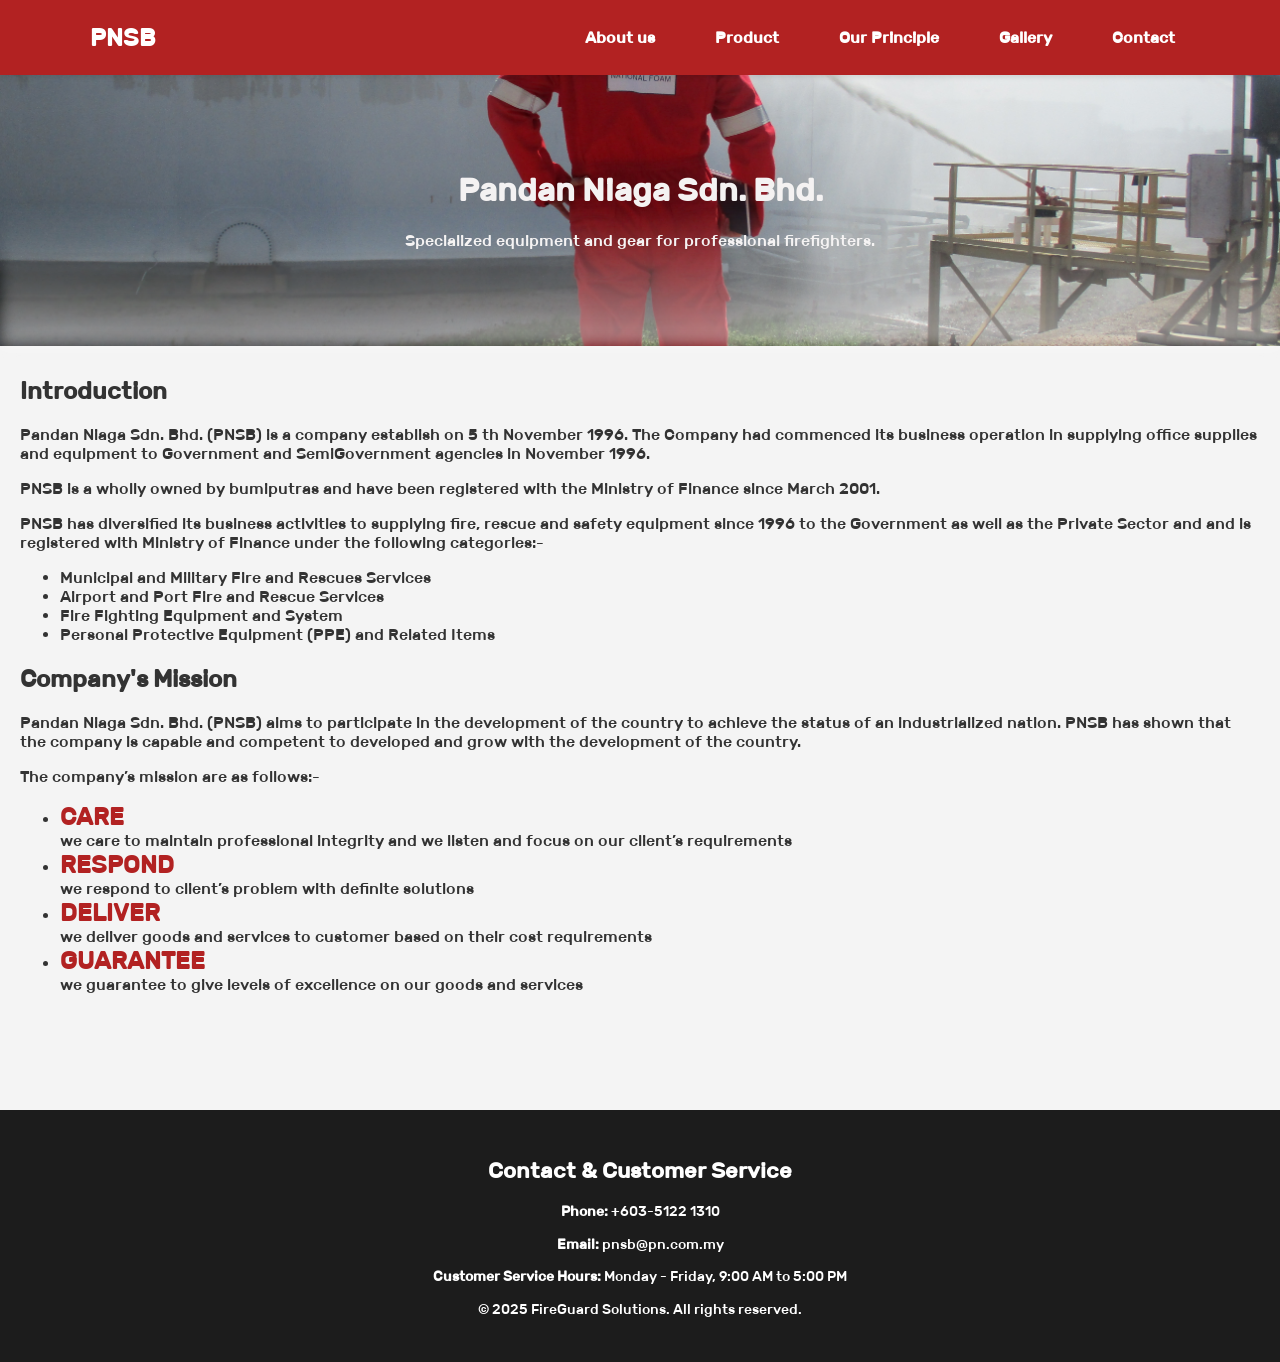
==== index.html @ cb6fdfa4 "fixing the website" ====
<!DOCTYPE html>
<html lang="en">
<head>
  <meta charset="UTF-8">
  <meta name="viewport" content="width=device-width, initial-scale=1.0">
  <title>Pandan Niaga Sdn Bhd</title>
  <!-- External CSS -->
  <link rel="stylesheet" href="style.css">
  <script>
  function revealOnScroll() {
    const reveals = document.querySelectorAll('.reveal');
    reveals.forEach(el => {
      const windowHeight = window.innerHeight;
      const elementTop = el.getBoundingClientRect().top;
      const revealPoint = 100;

      if (elementTop < windowHeight - revealPoint) {
        el.classList.add('active');
      } else {
        el.classList.remove('active');
      }
    });
  }

  window.addEventListener('scroll', revealOnScroll);
  window.addEventListener('load', revealOnScroll); // Trigger on page load too
</script>

</head>
<body>
<nav>
  <div class="nav-container">
    <h2 class="nav-logo">PNSB</h2>
    <div class="nav-toggle" id="navToggle">☰</div>
    <div class="nav-links" id="navLinks">
      <a href="index.html">About us</a>
      <a href="product.html">Product</a>
      <a href="sponsorship.html">Our Principle</a>
      <a href="gallery.html">Gallery</a>
      <a href="contact.html">Contact</a>
    </div>
  </div>
</nav>

  <header class="bg">
    <h1>Pandan Niaga Sdn. Bhd.</h1>
    <p>Specialized equipment and gear for professional firefighters.</p>
  </header>

  <section id="history">
    <h2 class="reveal">Introduction</h2>
    <p>Pandan Niaga Sdn. Bhd. (PNSB) is a company establish on 5
th November 1996. The Company had commenced its business
operation in supplying office supplies and equipment to Government and SemiGovernment agencies in November 1996.
</p>
<p>PNSB is a wholly owned by bumiputras and have been registered with the Ministry
of Finance since March 2001.</p>
<p>PNSB has diversified its business activities to supplying fire, rescue and safety
equipment since 1996 to the Government as well as the Private Sector and and is
registered with Ministry of Finance under the following categories:-</p>
<ul>
  <li>Municipal and Military Fire and Rescues Services</li>
  <li>Airport and Port Fire and Rescue Services</li>
  <li>Fire Fighting Equipment and System</li>
  <li>Personal Protective Equipment (PPE) and Related Items</li>
</ul>

<h2 class="reveal">Company's Mission</h2>
<p>Pandan Niaga Sdn. Bhd. (PNSB) aims to participate in the development of the
country to achieve the status of an industrialized nation. PNSB has shown that the
company is capable and competent to developed and grow with the development
of the country.
</p>
<p>The company’s mission are as follows:-</p>
  <ul>
    <li>
      <span class="title">CARE</span><br>
      <span>we care to maintain professional integrity and we listen and focus on our client’s requirements</span>
    </li>
    <li>
      <span class="title">RESPOND</span><br>
      <span>we respond to client’s problem with definite solutions</span>
    </li>
    <li>
      <span class="title">DELIVER</span><br>
      <span>we deliver goods and services to customer based on their cost requirements</span>
    </li>
    <li>
      <span class="title">GUARANTEE</span><br>
      <span>we guarantee to give levels of excellence on our goods and services</span>
    </li>
  </ul>

  </section>

  <footer>
    <h2>Contact & Customer Service</h2>
    <p><strong>Phone:</strong> +603-5122 1310</p>
    <p><strong>Email:</strong> pnsb@pn.com.my</p>
    <p><strong>Customer Service Hours:</strong> Monday - Friday, 9:00 AM to 5:00 PM</p>
    <p>&copy; 2025 FireGuard Solutions. All rights reserved.</p>
  </footer>

    <script src="javascript/script.js"></script>
</body>
</html>
---- style.css ----
@font-face {
  font-family: 'Rubik';
  src: url('rubik/Rubik-Medium.ttf') format('truetype');
  width: 100px;
  height: 100px;
  font-weight: normal;
  font-style: normal;
}

/* General layout */
body {
  font-family: 'Rubik', sans-serif;
  margin: 0;
  padding: 0;
  background-color: #f4f4f4;
  scroll-behavior: smooth;
  color: #333;
}

/* Container for nav content */
nav{
  position: fixed;
  top: 0;
  width: 100%;
  height: 5%;
  background-color: #b22222;
  color: white;
  display: flex;
  justify-content: center;
  gap: 40px;
  padding: 15px 0;
  box-shadow: 0 2px 5px rgba(0, 0, 0, 0.1);
  z-index: 1000;
}

.nav-container {
  display: flex;
  justify-content: space-between;
  align-items: center;
  width: 100%;
  max-width: 1100px;
  margin: 0 auto;
  padding: 0 15px;
  position: relative;
}

/* Hide toggle by default */
.nav-toggle {
  display: none;
  font-size: 24px;
  cursor: pointer;
  user-select: none;
  padding: 5px 10px;
  border-radius: 4px;
}

/* Nav links in a row by default */
.nav-links {
  display: flex;
  gap: 30px;
}

nav a{
  color: white;
  text-decoration: none;
  font-weight: 600;
  font-size: 16px;
  padding: 10px 15px;
  transition: background-color 0.3s ease, color 0.3s ease;  
}

nav a:hover {
  background-color: #800000;
  border-radius: 6px;
  color: #fff;
}

.nav-links:hover{
  background-color: #800000;
  border-radius: 6px;
  color: #fff;
}

/* Section spacing */
section {
  padding: 10px 20px 60px;
}

/* Hero Header */
header.bg {
  background: url("PICTURE/WEBSITE/Pandan Picture/pnsb4.JPG") center/cover no-repeat;
  color: #f4f2f2;
  position: relative;
  text-align: center;
  padding: 200px 20px 100px;
}

header.bg::after {
  content: "";
  position: absolute;
  top: 0; left: 0; right: 0; bottom: 0;
  background: linear-gradient(to bottom, rgba(255,255,255,0) 60%, rgba(255,255,255,0.5) 100%);
  filter: blur(8px);
  z-index: 0;
}

header.hero h1,
header.hero p {
  position: relative;
  z-index: 1;
}

.reveal {
  opacity: 0;
  transform: translateY(30px);
  transition: all 0.6s ease-out;
  will-change: opacity, transform;
}

.reveal.active {
  opacity: 1;
  transform: translateY(0);
}


.title {
  color: #b22222;
  font-weight: bold;
  font-size: 1.5em;
  text-transform: uppercase;
}

/* Highlight Panels */
.highlight {
  background-color: #ffffff;
  border-left: 5px solid #b22222;
  padding: 15px 20px;
  margin: 20px 0;
  box-shadow: 0 2px 8px rgba(0,0,0,0.05);
  border-radius: 6px;
}

/* Footer */
footer {
  background-color: #1c1c1c;
  color: white;
  text-align: center;
  padding: 50px 20px;
  font-size: 0.95em;
  margin-top: 40px;
}

/* Contact Form */
form input,
form textarea,
form button {
  width: 100%;
  max-width: 600px;
  padding: 12px;
  margin-bottom: 15px;
  box-sizing: border-box;
  border-radius: 6px;
  border: 1px solid #ccc;
}

form button {
  background-color: #b22222;
  color: white;
  border: none;
  font-weight: bold;
  transition: background-color 0.3s ease;
}

form button:hover {
  background-color: #800000;
}

/* Gallery Grid */
.gallery {
  display: grid;
  grid-template-columns: repeat(auto-fill, minmax(250px, 1fr));
  gap: 15px;
}

.gallery img {
  width: 100%;
  aspect-ratio: 4 / 3;
  object-fit: cover;
  border-radius: 10px;
  cursor: pointer;
  transition: transform 0.3s ease;
}

.gallery img:hover {
  transform: scale(1.05);
}

/* Modal Styles */
.modal {
  display: none;
  position: fixed;
  z-index: 1000;
  top: 0;
  left: 0;
  width: 100%;
  height: 100%;
  background-color: rgba(0,0,0,0.8);
  justify-content: center;
  align-items: center;
}

.modal img {
  max-width: 80%;
  max-height: 80%;
  border-radius: 10px;
  box-shadow: 0 0 30px rgba(0, 0, 0, 0.8);
}

.close {
  position: absolute;
  top: 30px;
  right: 30px;
  color: white;
  font-size: 36px;
  font-weight: bold;
  cursor: pointer;
}

/* Product Grid */
.product-grid {
  display: grid;
  grid-template-columns: repeat(auto-fit, minmax(250px, 1fr));
  gap: 20px;
  justify-items: center;         /* centers each item in its grid cell */
  align-items: start;
  justify-content: center;       /* centers the entire grid */
  padding: 40px 20px;
  max-width: 1200px;
  margin: 0 auto;
}


.product-card {
  background-color: #ffffff;
  border-radius: 16px;
  width: 180px;
  height: 200px;
  padding: 20px;
  box-shadow: 0 2px 8px rgba(0,0,0,0.1);
  text-align: center;
  transition: transform 0.3s ease;
}

.product-card:hover {
  transform: translateY(-5px);
}

.product-card img {
  max-width: 100%;
  max-height: 150px;
  object-fit: contain;
  margin-bottom: 10px;
}


/* Product Details */
.details {
  display: flex;
  gap: 20px;
  flex-wrap: wrap;
  align-items: flex-start;
  margin-top: 20px;
}

.details img {
  width: 350px;               /* same width for all */
  height: 350px;              /* same height for all */
  object-fit: contain;        /* show full image, no cropping */
  background-color: #fff;     /* fill blank areas */
  border: 1px solid #ddd;
  border-radius: 10px;
  padding: 10px;
  display: block;
}



.details .info {
  flex: 1 1 100px;
}

.specs {
  margin: 20px 0;
  padding-left: 20px;
  list-style-type: disc;
}

@media (max-width: 680px) {
  .details {
    flex-direction: column;
    gap: 25px;
  }
}

/* Product Note Bar */
.product-note {
  background: #fff;
  border-top: 4px solid #b22222;
  padding: 25px;
  text-align: center;
  font-size: 1.1rem;
  margin-top: 50px;
}

/* Principle Cards */
.principle-grid {
  display: grid;
  grid-template-columns: repeat(auto-fill, minmax(220px, 1fr));
  gap: 20px;
}

.principle-card {
  background: white;
  border-radius: 8px;
  box-shadow: 0 2px 6px rgba(0,0,0,0.1);
  text-align: center;
  padding: 15px;
  transition: transform 0.2s;
}

.principle-card:hover {
  transform: translateY(-4px);
}

.principle-card img {
  width: 100px;
  height: 100px;
  object-fit: cover;
  border-radius: 6px;
  margin-bottom: 10px;
}

/* === YOUR EXISTING CSS — no changes needed above this point === */

/* === RESPONSIVE DESIGN FOR TABLETS & PHONES === */
@media (max-width: 1024px) {
.nav-toggle {
    position: absolute;
    right: 50px;
    top: 50%;
    transform: translateY(-50%);
    display: block;
  }

  .nav-links {
    display: none;
    flex-direction: column;
    background-color: #b22222;
    position: absolute;
    top: 60px; /* height of the nav */
    left: 0;
    width: 100%;
    padding: 15px 0;
    text-align: center;
    z-index: 999;
  }

  .nav-links.show {
    display: flex;
  }

  nav {
    flex-direction: column;
    align-items: flex-start;
    gap: 0;
  }

  nav a {
    padding: 12px;
    font-size: 16px;
  }
}

  header.bg {
    padding: 150px 15px 80px;
  }

  .product-grid {
    display: grid; /* Fixes display issue */
    grid-template-columns: repeat(auto-fit, minmax(180px, 1fr));
    gap: 15px;
  }

  .details {
    flex-direction: column;
    align-items: center;
    gap: 20px;
  }

  .details img {
    width: 100%;
    max-width: 280px;
    height: auto;
  }

  .details .info {
    flex: 1 1 auto;
    padding: 0 10px;
  }

  .gallery {
    grid-template-columns: repeat(auto-fill, minmax(180px, 1fr));
    gap: 10px;
  }

  .gallery img {
    border-radius: 6px;
  }

  .principle-grid {
    grid-template-columns: repeat(auto-fill, minmax(150px, 1fr));
    gap: 15px;
  }

  .principle-card img {
  width: 100%;
  height: auto;
  aspect-ratio: 1 / 1; /* Keep images square */
  object-fit: contain;
  border-radius: 6px;
  margin-bottom: 10px;
  display: block;
  }

  footer {
    font-size: 0.9em;
    padding: 30px 15px;
  }

  form input,
  form textarea,
  form button {
    max-width: 100%;
    font-size: 1em;
  }

  .product-note {
    font-size: 1rem;
    padding: 15px;
  }


@media (max-width: 480px) {
  nav {
    flex-direction: column;
    align-items: center;
    gap: 8px;
  }

  nav a {
    font-size: 13px;
  }

  header.bg {
    padding: 100px 10px 60px;
    text-align: center;
  }

  .highlight {
    padding: 10px;
  }

  .title {
    font-size: 1.2em;
  }

  .modal-content {
    max-width: 90%;
    max-height: 70%;
  }

  .close {
    top: 15px;
    right: 20px;
    font-size: 30px;
  }
}
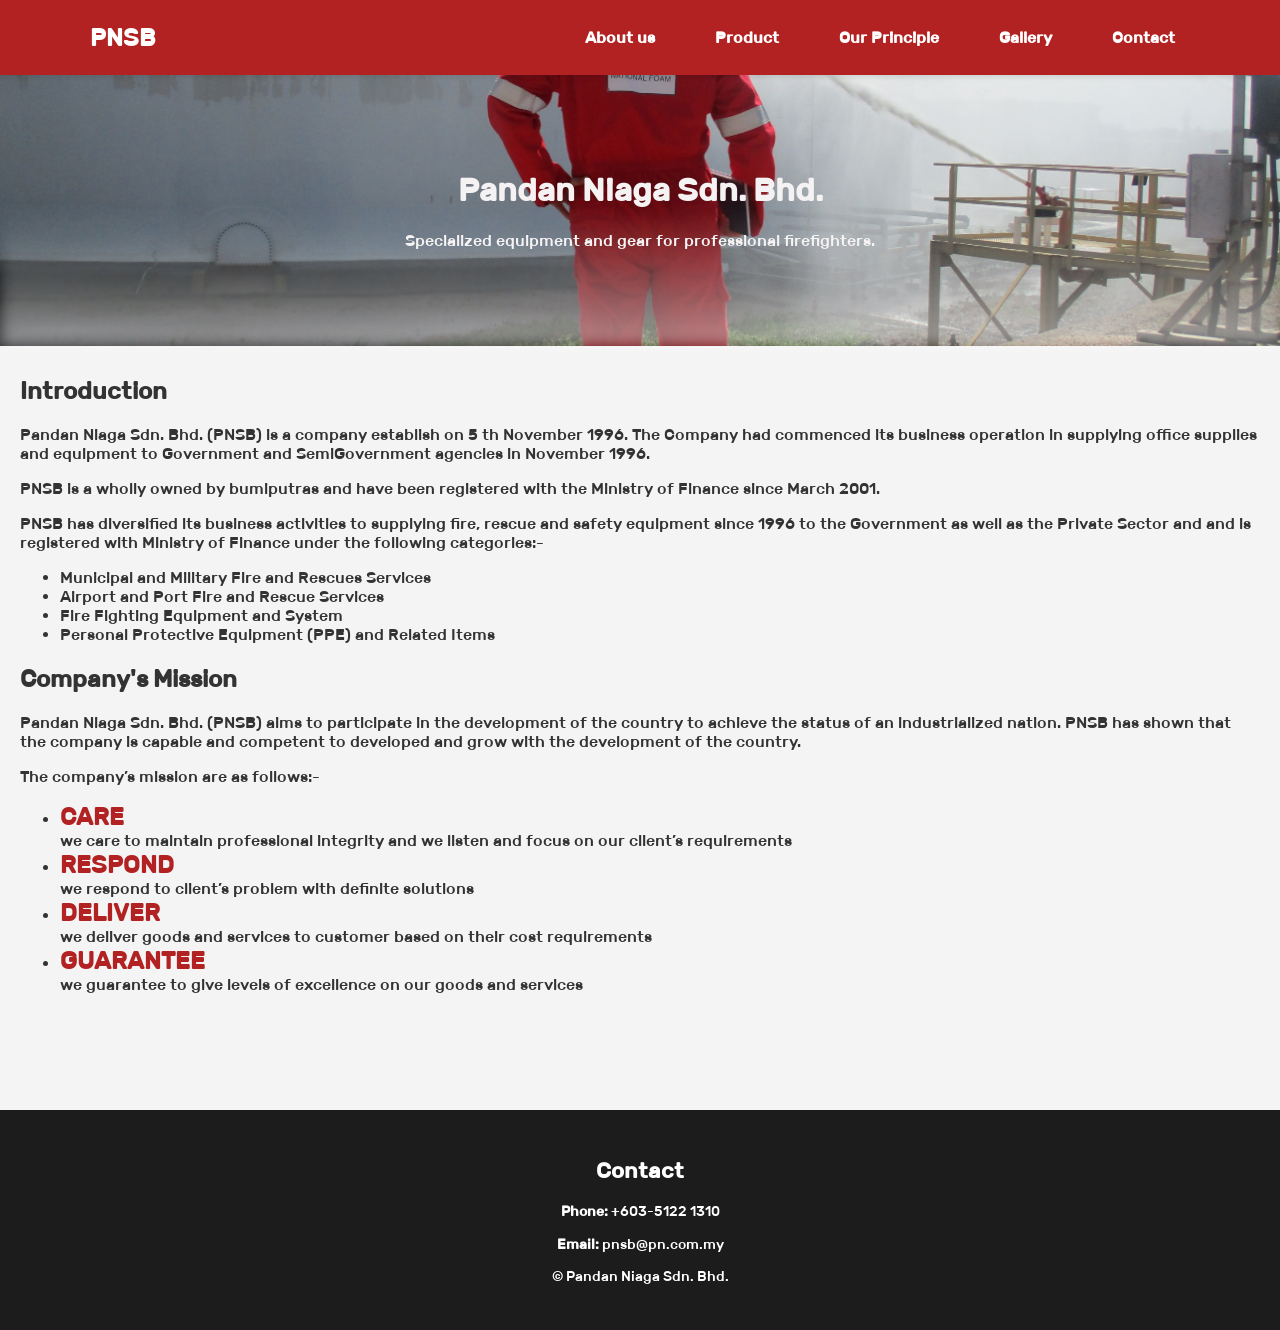
==== commit 813593f5: "update products" ====
--- a/index.html
+++ b/index.html
@@ -94,11 +94,10 @@
   </section>
 
   <footer>
-    <h2>Contact & Customer Service</h2>
+    <h2>Contact</h2>
     <p><strong>Phone:</strong> +603-5122 1310</p>
     <p><strong>Email:</strong> pnsb@pn.com.my</p>
-    <p><strong>Customer Service Hours:</strong> Monday - Friday, 9:00 AM to 5:00 PM</p>
-    <p>&copy; 2025 FireGuard Solutions. All rights reserved.</p>
+    <p>&copy; Pandan Niaga Sdn. Bhd.</p>
   </footer>
 
     <script src="javascript/script.js"></script>
--- a/style.css
+++ b/style.css
@@ -228,7 +228,7 @@
 
 /* Product Grid */
 .product-grid {
-  display: grid;
+  display:grid;
   grid-template-columns: repeat(auto-fit, minmax(250px, 1fr));
   gap: 20px;
   justify-items: center;         /* centers each item in its grid cell */
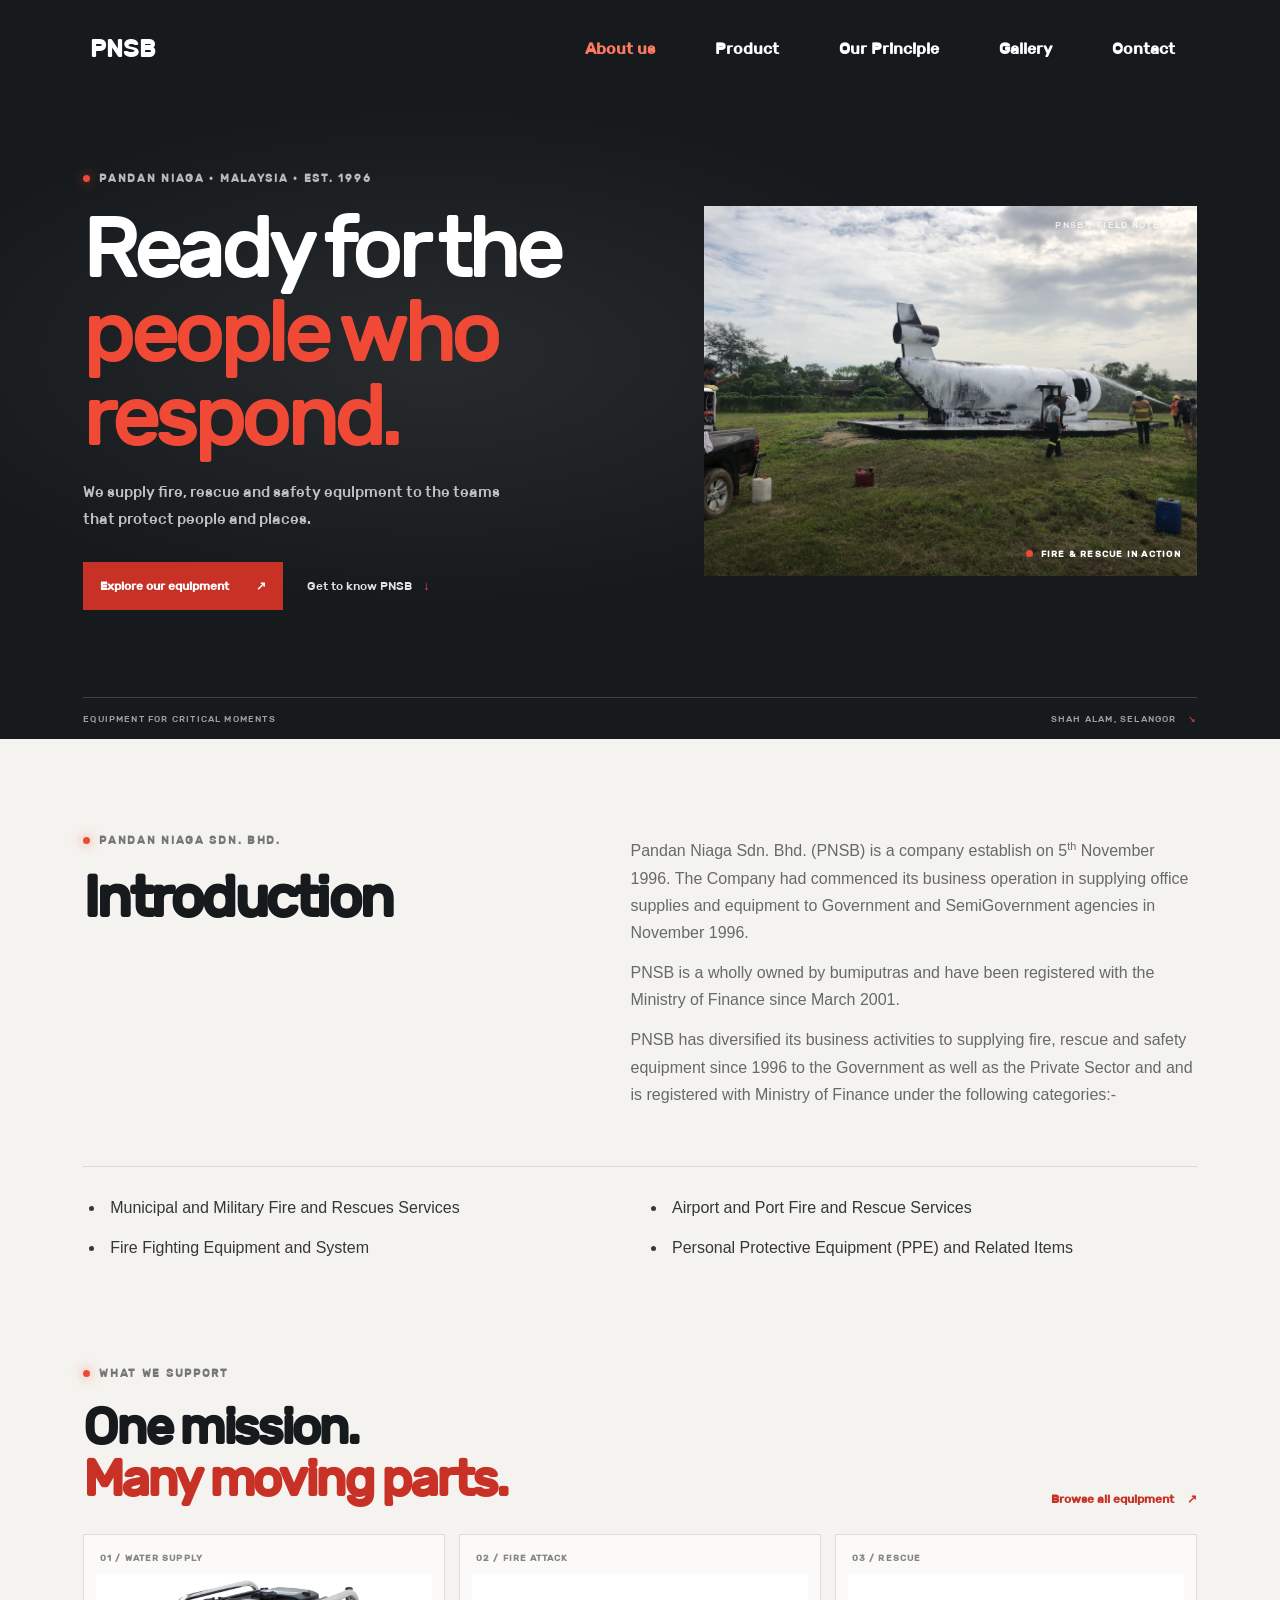
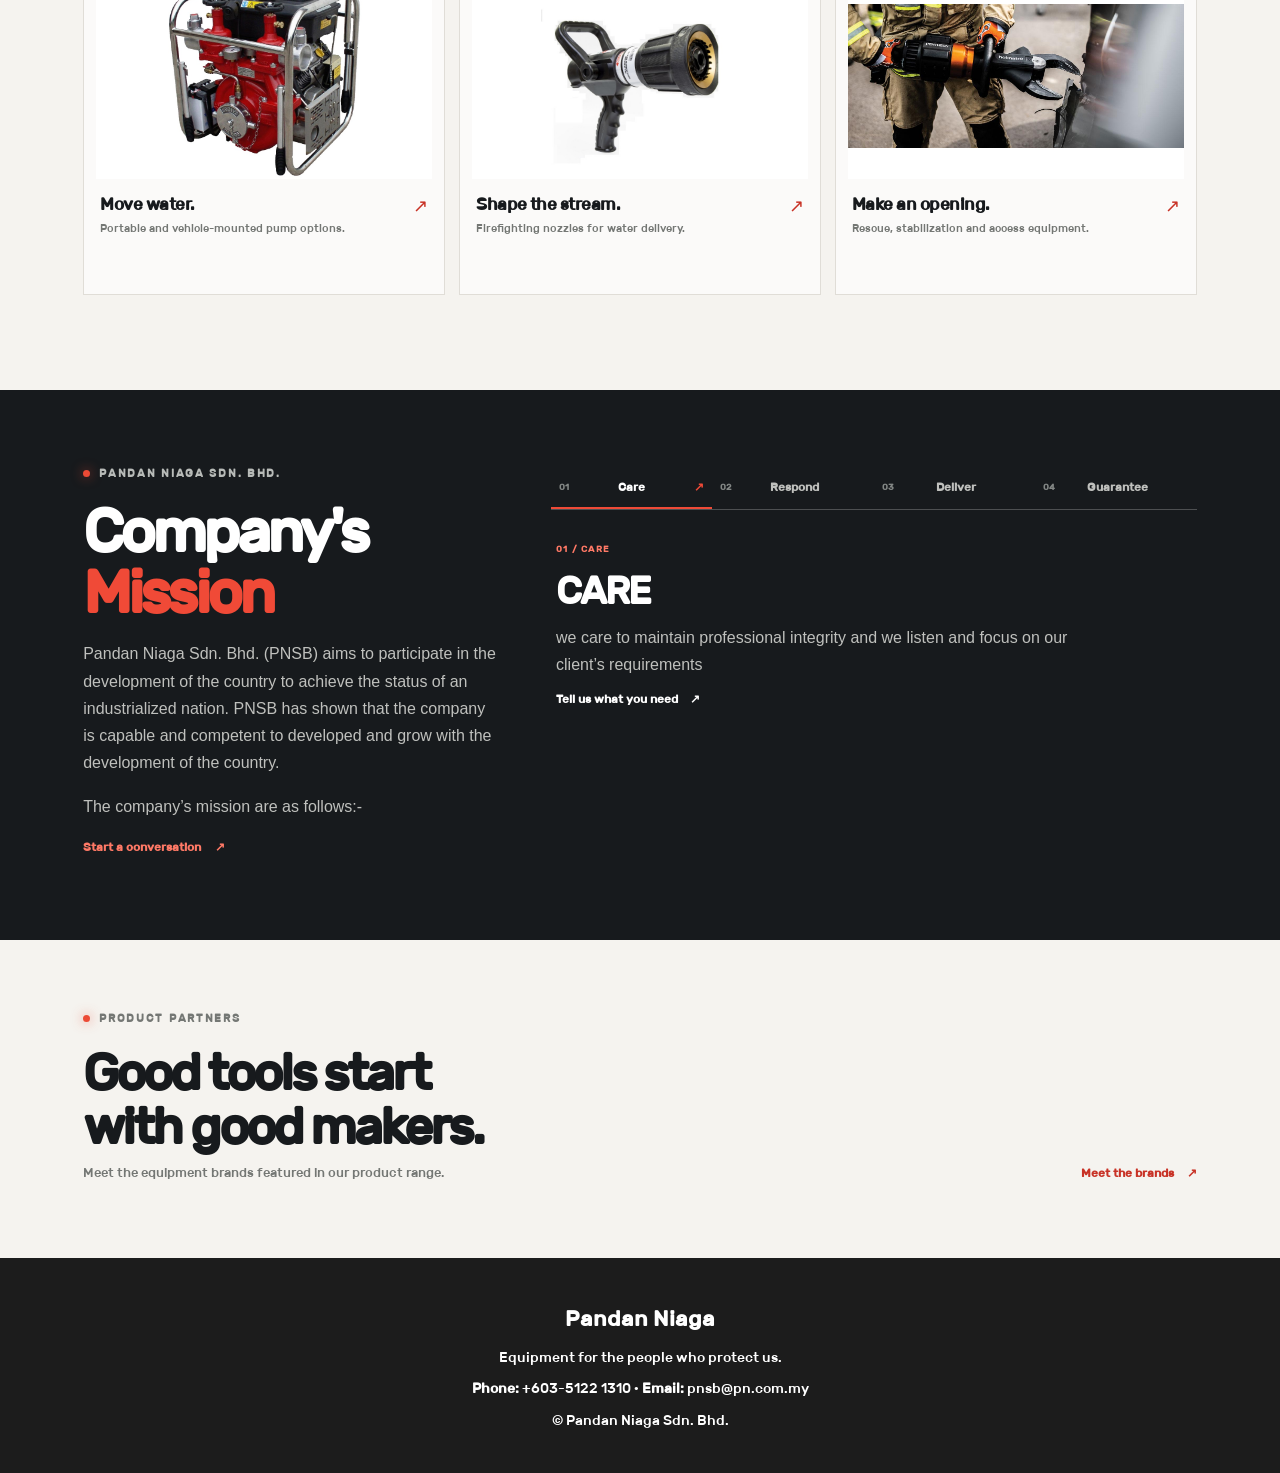
==== commit ad23f5ff: "Improvise the website" ====
--- a/index.html
+++ b/index.html
@@ -3,103 +3,122 @@
 <head>
   <meta charset="UTF-8">
   <meta name="viewport" content="width=device-width, initial-scale=1.0">
-  <title>Pandan Niaga Sdn Bhd</title>
-  <!-- External CSS -->
+  <meta name="theme-color" content="#171a1d">
+  <title>About Pandan Niaga | Fire &amp; Rescue Equipment Malaysia</title>
   <link rel="stylesheet" href="style.css">
-  <script>
-  function revealOnScroll() {
-    const reveals = document.querySelectorAll('.reveal');
-    reveals.forEach(el => {
-      const windowHeight = window.innerHeight;
-      const elementTop = el.getBoundingClientRect().top;
-      const revealPoint = 100;
+</head>
+<body class="story-page">
+  <nav>
+    <div class="nav-container">
+      <h2 class="nav-logo">PNSB</h2>
+      <div class="nav-toggle" id="navToggle" aria-label="Toggle navigation" aria-expanded="false" role="button" tabindex="0">☰</div>
+      <div class="nav-links" id="navLinks">
+        <a href="index.html" aria-current="page">About us</a>
+        <a href="product.html">Product</a>
+        <a href="sponsorship.html">Our Principle</a>
+        <a href="gallery.html">Gallery</a>
+        <a href="contact.html">Contact</a>
+      </div>
+    </div>
+  </nav>
 
-      if (elementTop < windowHeight - revealPoint) {
-        el.classList.add('active');
-      } else {
-        el.classList.remove('active');
-      }
-    });
-  }
+  <main>
+    <header class="story-hero">
+      <div class="story-hero-copy">
+        <p class="story-eyebrow"><span></span> Pandan Niaga · Malaysia · Est. 1996</p>
+        <h1>Ready for the<br><em>people who respond.</em></h1>
+        <p>We supply fire, rescue and safety equipment to the teams that protect people and places.</p>
+        <div class="story-hero-actions">
+          <a class="story-button" href="product.html">Explore our equipment <span aria-hidden="true">↗</span></a>
+          <a class="story-scroll-link" href="#our-story">Get to know PNSB <span aria-hidden="true">↓</span></a>
+        </div>
+      </div>
+      <div class="story-hero-visual">
+        <img src="PICTURE/WEBSITE/Pandan Picture/IMG_7615.JPG" alt="Fire and rescue crew carrying out a foam equipment demonstration">
+        <div class="story-photo-tag"><span></span> FIRE &amp; RESCUE IN ACTION</div>
+        <span class="story-photo-index">PNSB / FIELD NOTES 01</span>
+      </div>
+      <div class="story-hero-base"><span>EQUIPMENT FOR CRITICAL MOMENTS</span><span>SHAH ALAM, SELANGOR <span aria-hidden="true">↘</span></span></div>
+    </header>
 
-  window.addEventListener('scroll', revealOnScroll);
-  window.addEventListener('load', revealOnScroll); // Trigger on page load too
-</script>
+    <section class="story-intro" id="our-story">
+      <div class="story-intro-heading">
+        <p class="story-eyebrow story-eyebrow--dark"><span></span> Pandan Niaga Sdn. Bhd.</p>
+        <h2>Introduction</h2>
+      </div>
+      <div class="story-intro-copy">
+        <p>Pandan Niaga Sdn. Bhd. (PNSB) is a company establish on 5<sup>th</sup> November 1996. The Company had commenced its business operation in supplying office supplies and equipment to Government and SemiGovernment agencies in November 1996.</p>
+        <p>PNSB is a wholly owned by bumiputras and have been registered with the Ministry of Finance since March 2001.</p>
+        <p>PNSB has diversified its business activities to supplying fire, rescue and safety equipment since 1996 to the Government as well as the Private Sector and and is registered with Ministry of Finance under the following categories:-</p>
+      </div>
+      <ul class="story-category-list">
+        <li>Municipal and Military Fire and Rescues Services</li>
+        <li>Airport and Port Fire and Rescue Services</li>
+        <li>Fire Fighting Equipment and System</li>
+        <li>Personal Protective Equipment (PPE) and Related Items</li>
+      </ul>
+    </section>
 
-</head>
-<body>
-<nav>
-  <div class="nav-container">
-    <h2 class="nav-logo">PNSB</h2>
-    <div class="nav-toggle" id="navToggle">☰</div>
-    <div class="nav-links" id="navLinks">
-      <a href="index.html">About us</a>
-      <a href="product.html">Product</a>
-      <a href="sponsorship.html">Our Principle</a>
-      <a href="gallery.html">Gallery</a>
-      <a href="contact.html">Contact</a>
-    </div>
-  </div>
-</nav>
+    <section class="story-capabilities">
+      <div class="story-capabilities-heading">
+        <div><p class="story-eyebrow story-eyebrow--dark"><span></span> What we support</p><h2>One mission.<br><em>Many moving parts.</em></h2></div>
+        <a class="story-inline-link" href="product.html">Browse all equipment <span aria-hidden="true">↗</span></a>
+      </div>
+      <div class="story-capability-grid">
+        <a href="fire_pump.html" class="story-capability-card">
+          <span>01 / WATER SUPPLY</span>
+          <img src="PICTURE/GODIVA/8-5/8-5.jpg" alt="Portable Godiva fire pump">
+          <div><h3>Move water.</h3><p>Portable and vehicle-mounted pump options.</p><span class="story-capability-arrow" aria-hidden="true">↗</span></div>
+        </a>
+        <a href="firefighting_nozzle.html" class="story-capability-card">
+          <span>02 / FIRE ATTACK</span>
+          <img src="PICTURE/AKRON/saberjet/2.jpg" alt="AKRON SaberJet firefighting nozzle">
+          <div><h3>Shape the stream.</h3><p>Firefighting nozzles for water delivery.</p><span class="story-capability-arrow" aria-hidden="true">↗</span></div>
+        </a>
+        <a href="rescue_equipment.html" class="story-capability-card">
+          <span>03 / RESCUE</span>
+          <img src="PICTURE/HolmATRO/CUTTER/cutter.jpg" alt="Holmatro rescue cutter">
+          <div><h3>Make an opening.</h3><p>Rescue, stabilization and access equipment.</p><span class="story-capability-arrow" aria-hidden="true">↗</span></div>
+        </a>
+      </div>
+    </section>
 
-  <header class="bg">
-    <h1>Pandan Niaga Sdn. Bhd.</h1>
-    <p>Specialized equipment and gear for professional firefighters.</p>
-  </header>
+    <section class="story-values">
+      <div class="story-values-intro">
+        <p class="story-eyebrow"><span></span> Pandan Niaga Sdn. Bhd.</p>
+        <h2>Company's<br><em>Mission</em></h2>
+        <p>Pandan Niaga Sdn. Bhd. (PNSB) aims to participate in the development of the country to achieve the status of an industrialized nation. PNSB has shown that the company is capable and competent to developed and grow with the development of the country.</p>
+        <p>The company’s mission are as follows:-</p>
+        <a class="story-values-link" href="contact.html">Start a conversation <span aria-hidden="true">↗</span></a>
+      </div>
+      <div class="story-values-interactive">
+        <div class="story-value-tabs" role="tablist" aria-label="PNSB company values">
+          <button type="button" class="story-value-tab is-active" id="valueTabCare" role="tab" aria-selected="true" aria-controls="valuePanel" data-value="care"><span>01</span> Care <span aria-hidden="true">↗</span></button>
+          <button type="button" class="story-value-tab" id="valueTabRespond" role="tab" aria-selected="false" aria-controls="valuePanel" data-value="respond" tabindex="-1"><span>02</span> Respond <span aria-hidden="true">↗</span></button>
+          <button type="button" class="story-value-tab" id="valueTabDeliver" role="tab" aria-selected="false" aria-controls="valuePanel" data-value="deliver" tabindex="-1"><span>03</span> Deliver <span aria-hidden="true">↗</span></button>
+          <button type="button" class="story-value-tab" id="valueTabGuarantee" role="tab" aria-selected="false" aria-controls="valuePanel" data-value="guarantee" tabindex="-1"><span>04</span> Guarantee <span aria-hidden="true">↗</span></button>
+        </div>
+        <div class="story-value-panel" id="valuePanel" role="tabpanel" aria-labelledby="valueTabCare" tabindex="0" aria-live="polite">
+          <span class="story-value-panel-number" id="valueNumber">01 / CARE</span>
+          <h3 id="valueTitle">CARE</h3>
+          <p id="valueDescription">we care to maintain professional integrity and we listen and focus on our client’s requirements</p>
+          <a id="valueLink" href="contact.html">Tell us what you need <span aria-hidden="true">↗</span></a>
+        </div>
+      </div>
+    </section>
 
-  <section id="history">
-    <h2 class="reveal">Introduction</h2>
-    <p>Pandan Niaga Sdn. Bhd. (PNSB) is a company establish on 5
-th November 1996. The Company had commenced its business
-operation in supplying office supplies and equipment to Government and SemiGovernment agencies in November 1996.
-</p>
-<p>PNSB is a wholly owned by bumiputras and have been registered with the Ministry
-of Finance since March 2001.</p>
-<p>PNSB has diversified its business activities to supplying fire, rescue and safety
-equipment since 1996 to the Government as well as the Private Sector and and is
-registered with Ministry of Finance under the following categories:-</p>
-<ul>
-  <li>Municipal and Military Fire and Rescues Services</li>
-  <li>Airport and Port Fire and Rescue Services</li>
-  <li>Fire Fighting Equipment and System</li>
-  <li>Personal Protective Equipment (PPE) and Related Items</li>
-</ul>
-
-<h2 class="reveal">Company's Mission</h2>
-<p>Pandan Niaga Sdn. Bhd. (PNSB) aims to participate in the development of the
-country to achieve the status of an industrialized nation. PNSB has shown that the
-company is capable and competent to developed and grow with the development
-of the country.
-</p>
-<p>The company’s mission are as follows:-</p>
-  <ul>
-    <li>
-      <span class="title">CARE</span><br>
-      <span>we care to maintain professional integrity and we listen and focus on our client’s requirements</span>
-    </li>
-    <li>
-      <span class="title">RESPOND</span><br>
-      <span>we respond to client’s problem with definite solutions</span>
-    </li>
-    <li>
-      <span class="title">DELIVER</span><br>
-      <span>we deliver goods and services to customer based on their cost requirements</span>
-    </li>
-    <li>
-      <span class="title">GUARANTEE</span><br>
-      <span>we guarantee to give levels of excellence on our goods and services</span>
-    </li>
-  </ul>
-
-  </section>
+    <section class="story-partners">
+      <div><p class="story-eyebrow story-eyebrow--dark"><span></span> Product partners</p><h2>Good tools start<br>with good makers.</h2><p>Meet the equipment brands featured in our product range.</p></div>
+      <a href="sponsorship.html" class="story-inline-link">Meet the brands <span aria-hidden="true">↗</span></a>
+    </section>
+  </main>
 
   <footer>
-    <h2>Contact</h2>
-    <p><strong>Phone:</strong> +603-5122 1310</p>
-    <p><strong>Email:</strong> pnsb@pn.com.my</p>
+    <h2>Pandan Niaga</h2>
+    <p>Equipment for the people who protect us.</p>
+    <p><strong>Phone:</strong> +603-5122 1310 · <strong>Email:</strong> pnsb@pn.com.my</p>
     <p>&copy; Pandan Niaga Sdn. Bhd.</p>
   </footer>
-
-    <script src="javascript/script.js"></script>
+  <script src="javascript/script.js"></script>
 </body>
 </html>
--- a/style.css
+++ b/style.css
@@ -1,15 +1,16 @@
 @font-face {
   font-family: 'Rubik';
-  src: url('rubik/Rubik-Medium.ttf') format('truetype');
-  width: 100px;
-  height: 100px;
+  src: url('rubik/Rubik-Medium.woff2') format('woff2'),
+       url('rubik/Rubik-Medium.woff') format('woff'),
+       url('rubik/Rubik-Medium.ttf') format('truetype');
+
   font-weight: normal;
   font-style: normal;
 }
 
 /* General layout */
 body {
-  font-family: 'Rubik', sans-serif;
+  font-family: 'Rubik', Arial, sans-serif;
   margin: 0;
   padding: 0;
   background-color: #f4f4f4;
@@ -69,21 +70,26 @@
   transition: background-color 0.3s ease, color 0.3s ease;  
 }
 
-nav a:hover {
-  background-color: #800000;
-  border-radius: 6px;
-  color: #fff;
-}
-
-.nav-links:hover{
-  background-color: #800000;
-  border-radius: 6px;
-  color: #fff;
+@media (hover: hover) and (pointer: fine) {
+  nav a:hover {
+    background-color: #800000;
+    border-radius: 6px;
+    color: #fff;
+  }
+}
+
+nav a:focus-visible,
+.nav-toggle:focus-visible {
+  outline: 2px solid currentColor;
+  outline-offset: 3px;
 }
 
 /* Section spacing */
 section {
-  padding: 10px 20px 60px;
+  padding: 10px 20px 60px;  /* Keep this padding for spacing */
+  max-width: 1100px;        /* Add this to match your nav */
+  margin-left: auto;        /* Add this to center the section */
+  margin-right: auto;       /* Add this to center the section */
 }
 
 /* Hero Header */
@@ -365,6 +371,18 @@
     z-index: 999;
   }
 
+  .catalog-page .nav-links {
+    background-color: var(--catalog-ink);
+  }
+
+  .story-page .nav-links {
+    background-color: var(--story-ink);
+  }
+
+  .contact-page .nav-links {
+    background-color: var(--contact-ink);
+  }
+
   .nav-links.show {
     display: flex;
   }
@@ -456,7 +474,2936 @@
     align-items: center;
     gap: 8px;
   }
-
+}
+
+/* Product discovery and gallery */
+.catalog-page {
+  --catalog-ink: #171a1d;
+  --catalog-paper: #f5f3ef;
+  --catalog-red: #c83226;
+  --catalog-muted: #747774;
+  background: var(--catalog-paper);
+  color: var(--catalog-ink);
+}
+
+.catalog-page nav {
+  height: auto;
+  min-height: 50px;
+  background: var(--catalog-ink);
+}
+
+.catalog-page nav a[aria-current="page"] {
+  color: #ff7a62;
+}
+
+.catalog-page main {
+  padding-top: 66px;
+}
+
+.catalog-page footer {
+  margin-top: 0;
+}
+
+.catalog-hero {
+  position: relative;
+  display: grid;
+  grid-template-columns: 1fr 1fr;
+  align-items: center;
+  gap: 6vw;
+  min-height: 510px;
+  overflow: hidden;
+  padding: 58px max(6.5vw, calc((100vw - 1240px) / 2)) 78px;
+  background:
+    radial-gradient(ellipse at 34% 40%, rgba(79, 83, 83, .3), transparent 47%),
+    var(--catalog-ink);
+  color: #fff;
+}
+
+.catalog-hero-copy {
+  position: relative;
+  z-index: 1;
+  max-width: 560px;
+}
+
+.catalog-eyebrow {
+  display: flex;
+  align-items: center;
+  gap: 9px;
+  margin: 0 0 20px;
+  color: #b8bbb8;
+  font-size: .67rem;
+  font-weight: 600;
+  letter-spacing: .16em;
+  text-transform: uppercase;
+}
+
+.catalog-eyebrow > span {
+  width: 7px;
+  height: 7px;
+  border-radius: 50%;
+  background: #ec4a35;
+  box-shadow: 0 0 12px rgba(236, 74, 53, .7);
+}
+
+.catalog-eyebrow--dark {
+  color: var(--catalog-muted);
+}
+
+.catalog-hero h1,
+.detail-hero h1,
+.gallery-hero h1 {
+  margin: 0;
+  color: #fff;
+  font-size: clamp(3.7rem, 7.4vw, 6.4rem);
+  font-weight: 500;
+  letter-spacing: -.075em;
+  line-height: .91;
+}
+
+.catalog-hero h1 em,
+.detail-hero h1 em,
+.gallery-hero h1 em {
+  color: #f04a37;
+  font-style: normal;
+}
+
+.catalog-hero-copy > p:not(.catalog-eyebrow) {
+  max-width: 440px;
+  margin: 22px 0 0;
+  color: #c1c2c0;
+  font-size: .93rem;
+  line-height: 1.8;
+}
+
+.catalog-hero-link,
+.detail-hero-cta,
+.gallery-hero-link {
+  display: inline-flex;
+  gap: 28px;
+  align-items: center;
+  margin-top: 27px;
+  color: #fff;
+  font-size: .81rem;
+  font-weight: 600;
+}
+
+.catalog-hero-link span,
+.detail-hero-cta span,
+.gallery-hero-link span {
+  color: #f04a37;
+}
+
+.catalog-hero-image {
+  position: relative;
+  align-self: stretch;
+  min-height: 350px;
+  overflow: hidden;
+  background: #d3d4d1;
+}
+
+.catalog-hero-image::after {
+  position: absolute;
+  inset: 50% 0 0;
+  background: linear-gradient(transparent, rgba(0, 0, 0, .45));
+  content: "";
+}
+
+.catalog-hero-image img {
+  width: 100%;
+  height: 100%;
+  position: absolute;
+  inset: 0;
+  object-fit: cover;
+  object-position: center;
+  transition: transform .5s ease;
+}
+
+.catalog-hero-image:hover img {
+  transform: scale(1.035);
+}
+
+.catalog-image-caption {
+  position: absolute;
+  z-index: 1;
+  right: 17px;
+  bottom: 18px;
+  display: flex;
+  align-items: center;
+  gap: 8px;
+  color: #fff;
+  font-size: .6rem;
+  font-weight: 600;
+  letter-spacing: .13em;
+}
+
+.catalog-image-caption span {
+  width: 7px;
+  height: 7px;
+  border-radius: 50%;
+  background: #f04a37;
+}
+
+.catalog-hero-footer {
+  position: absolute;
+  right: max(6.5vw, calc((100vw - 1240px) / 2));
+  bottom: 0;
+  left: max(6.5vw, calc((100vw - 1240px) / 2));
+  display: flex;
+  justify-content: space-between;
+  padding: 15px 0;
+  border-top: 1px solid rgba(255, 255, 255, .18);
+  color: #9fa3a0;
+  font-size: .58rem;
+  letter-spacing: .13em;
+}
+
+.catalog-section {
+  max-width: 1240px;
+  padding: 85px 6.5vw 95px;
+  margin: 0 auto;
+}
+
+.catalog-heading {
+  display: flex;
+  justify-content: space-between;
+  gap: 30px;
+  align-items: end;
+}
+
+.catalog-heading h2,
+.detail-list-heading h2 {
+  margin: 0;
+  font-size: clamp(2rem, 4vw, 3rem);
+  letter-spacing: -.06em;
+  line-height: 1.05;
+}
+
+.catalog-heading > div > p:last-child {
+  margin: 11px 0 0;
+  color: var(--catalog-muted);
+  font-size: .85rem;
+}
+
+.catalog-search {
+  display: flex;
+  align-items: center;
+  gap: 10px;
+  width: min(100%, 290px);
+  padding: 9px 11px;
+  border-bottom: 1px solid #b9b7b1;
+}
+
+.catalog-search-icon {
+  color: var(--catalog-red);
+  font-size: 1.4rem;
+  line-height: 1;
+}
+
+.catalog-search input {
+  width: 100%;
+  border: 0;
+  outline: 0;
+  background: transparent;
+  color: var(--catalog-ink);
+  font: inherit;
+  font-size: .8rem;
+}
+
+.catalog-search:focus-within {
+  border-color: var(--catalog-red);
+  box-shadow: 0 1px 0 var(--catalog-red);
+}
+
+.catalog-search kbd {
+  padding: 2px 6px;
+  border: 1px solid #d8d5cf;
+  color: #888985;
+  font-size: .64rem;
+}
+
+.catalog-filters {
+  display: flex;
+  flex-wrap: wrap;
+  gap: 8px;
+  margin-top: 35px;
+}
+
+.catalog-filter {
+  display: inline-flex;
+  align-items: center;
+  gap: 10px;
+  padding: 10px 14px;
+  border: 1px solid #dedbd5;
+  background: transparent;
+  color: #4f5252;
+  font: inherit;
+  font-size: .74rem;
+  cursor: pointer;
+  transition: background .2s ease, color .2s ease, border .2s ease;
+}
+
+.catalog-filter:hover {
+  border-color: var(--catalog-ink);
+}
+
+.catalog-filter.is-active {
+  border-color: var(--catalog-ink);
+  background: var(--catalog-ink);
+  color: #fff;
+}
+
+.catalog-filter span {
+  color: #f07968;
+  font-size: .64rem;
+}
+
+.catalog-result-count {
+  min-height: 1em;
+  margin: 16px 0 12px;
+  color: #858783;
+  font-size: .67rem;
+}
+
+.catalog-grid {
+  display: grid;
+  grid-template-columns: repeat(3, minmax(0, 1fr));
+  gap: 16px;
+}
+
+.catalog-card {
+  display: flex;
+  min-width: 0;
+  flex-direction: column;
+  padding: 13px;
+  border: 1px solid #e1ded8;
+  background: rgba(255, 255, 255, .62);
+  color: var(--catalog-ink);
+  text-decoration: none;
+  transition: transform .22s ease, box-shadow .22s ease, border-color .22s ease;
+}
+
+.catalog-card[hidden] {
+  display: none;
+}
+
+.catalog-card:hover,
+.catalog-card:focus-visible {
+  transform: translateY(-4px);
+  border-color: #c83226;
+  box-shadow: 0 14px 32px rgba(23, 26, 29, .09);
+}
+
+.catalog-card-index {
+  padding: 6px 4px 10px;
+  color: #858783;
+  font-size: .57rem;
+  font-weight: 600;
+  letter-spacing: .12em;
+}
+
+.catalog-card-image {
+  display: grid;
+  height: 200px;
+  place-items: center;
+  overflow: hidden;
+  background: #fff;
+}
+
+.catalog-card-image img {
+  width: 86%;
+  height: 86%;
+  object-fit: contain;
+  transition: transform .3s ease;
+}
+
+.catalog-card:hover .catalog-card-image img {
+  transform: scale(1.055);
+}
+
+.catalog-card-info {
+  display: flex;
+  align-items: center;
+  justify-content: space-between;
+  gap: 12px;
+  min-height: 82px;
+  padding: 15px 4px 5px;
+}
+
+.catalog-card-info h3 {
+  margin: 0;
+  font-size: 1rem;
+  letter-spacing: -.025em;
+}
+
+.catalog-card-info p {
+  margin: 6px 0 0;
+  color: var(--catalog-muted);
+  font-size: .72rem;
+  line-height: 1.5;
+}
+
+.catalog-card-arrow {
+  display: grid;
+  width: 33px;
+  height: 33px;
+  flex: 0 0 auto;
+  place-items: center;
+  border: 1px solid #ddd9d1;
+  color: var(--catalog-red);
+  transition: color .2s ease, background .2s ease;
+}
+
+.catalog-card:hover .catalog-card-arrow {
+  background: var(--catalog-red);
+  color: #fff;
+}
+
+.catalog-empty {
+  padding: 35px;
+  border: 1px dashed #c9c5bc;
+  color: var(--catalog-muted);
+  text-align: center;
+}
+
+.catalog-empty[hidden] {
+  display: none;
+}
+
+.catalog-contact {
+  display: flex;
+  align-items: center;
+  justify-content: space-between;
+  gap: 30px;
+  max-width: none;
+  padding: 55px max(6.5vw, calc((100vw - 1240px) / 2));
+  margin: 0;
+  background: var(--catalog-ink);
+  color: #fff;
+}
+
+.catalog-contact .catalog-eyebrow {
+  margin-bottom: 14px;
+}
+
+.catalog-contact h2 {
+  margin: 0;
+  font-size: clamp(1.8rem, 3.4vw, 2.8rem);
+  letter-spacing: -.05em;
+}
+
+.catalog-contact > div > p:last-child {
+  margin: 10px 0 0;
+  color: #bfc0bd;
+  font-size: .83rem;
+}
+
+.catalog-contact-link {
+  display: inline-flex;
+  min-height: 48px;
+  align-items: center;
+  justify-content: space-between;
+  gap: 35px;
+  padding: 0 17px;
+  background: var(--catalog-red);
+  color: #fff;
+  font-size: .78rem;
+  font-weight: 600;
+  text-decoration: none;
+  white-space: nowrap;
+}
+
+.detail-main {
+  max-width: 1240px;
+  padding: 22px 6.5vw 80px;
+  margin: 0 auto;
+}
+
+.detail-back {
+  display: inline-flex;
+  align-items: center;
+  gap: 10px;
+  padding: 13px 0;
+  color: #666a68;
+  font-size: .76rem;
+  text-decoration: none;
+}
+
+.detail-back:hover {
+  color: var(--catalog-red);
+}
+
+.detail-back span {
+  color: var(--catalog-red);
+}
+
+.detail-hero {
+  display: grid;
+  grid-template-columns: 1fr .9fr;
+  align-items: center;
+  gap: 45px;
+  min-height: 360px;
+  padding: 35px clamp(23px, 5vw, 64px);
+  overflow: hidden;
+  background: var(--catalog-ink);
+  color: #fff;
+}
+
+.detail-hero h1 {
+  font-size: clamp(3rem, 6.5vw, 5.4rem);
+}
+
+.detail-hero > div > p:not(.catalog-eyebrow) {
+  max-width: 420px;
+  margin: 19px 0 0;
+  color: #bec0be;
+  font-family: Arial, Helvetica, sans-serif;
+  font-size: 1rem;
+  line-height: 1.7;
+}
+
+.detail-hero-cta {
+  margin-top: 20px;
+}
+
+.detail-hero > img {
+  width: 100%;
+  height: 290px;
+  padding: 15px;
+  background: #fff;
+  object-fit: contain;
+  transition: transform .35s ease;
+}
+
+.detail-hero > img:hover {
+  transform: scale(1.03);
+}
+
+.detail-list {
+  padding-top: 65px;
+}
+
+.detail-list-heading {
+  display: flex;
+  justify-content: space-between;
+  align-items: end;
+  gap: 20px;
+  margin-bottom: 20px;
+}
+
+.detail-list-heading h2 {
+  font-size: clamp(1.8rem, 3.5vw, 2.5rem);
+}
+
+.detail-list-heading > span {
+  padding-bottom: 5px;
+  color: #888985;
+  font-size: .62rem;
+  letter-spacing: .12em;
+}
+
+.detail-product {
+  display: grid;
+  grid-template-columns: minmax(250px, .78fr) 1.22fr;
+  gap: clamp(24px, 5vw, 60px);
+  align-items: center;
+  padding: 24px 0;
+  border-top: 1px solid #dedbd5;
+}
+
+.detail-product-image {
+  display: grid;
+  min-height: 230px;
+  place-items: center;
+  overflow: hidden;
+  background: #fff;
+}
+
+.detail-product-image img {
+  width: 84%;
+  height: 210px;
+  object-fit: contain;
+  transition: transform .3s ease;
+}
+
+.detail-product:hover .detail-product-image img {
+  transform: scale(1.045);
+}
+
+.detail-product-label {
+  color: var(--catalog-red);
+  font-size: .61rem;
+  font-weight: 600;
+  letter-spacing: .13em;
+}
+
+.detail-product-copy h3 {
+  margin: 10px 0 0;
+  font-family: Arial, Helvetica, sans-serif;
+  font-size: clamp(1.35rem, 2.5vw, 1.6rem);
+  font-weight: 700;
+  letter-spacing: -.02em;
+}
+
+.detail-product-copy p {
+  max-width: 610px;
+  margin: 11px 0 0;
+  color: #4c504e;
+  font-family: Arial, Helvetica, sans-serif;
+  font-size: 1rem;
+  font-weight: 400;
+  line-height: 1.7;
+}
+
+.detail-manufacturer,
+.detail-enquire {
+  display: inline-flex;
+  align-items: center;
+  gap: 11px;
+  margin-top: 16px;
+  font-family: Arial, Helvetica, sans-serif;
+  font-size: .875rem;
+  font-weight: 600;
+  text-decoration: none;
+}
+
+.detail-manufacturer {
+  color: #555a58;
+}
+
+.detail-manufacturer:hover,
+.detail-enquire:hover {
+  color: var(--catalog-red);
+}
+
+.detail-enquire {
+  margin-left: 19px;
+  color: var(--catalog-red);
+}
+
+.detail-next {
+  display: flex;
+  align-items: center;
+  justify-content: space-between;
+  gap: 20px;
+  padding: 20px 0 0;
+  margin-top: 24px;
+  border-top: 1px solid #dedbd5;
+}
+
+.detail-next p {
+  margin: 0;
+  color: #777b78;
+  font-size: .82rem;
+}
+
+.detail-next a {
+  color: var(--catalog-red);
+  font-size: .78rem;
+  font-weight: 600;
+  text-decoration: none;
+}
+
+.gallery-hero {
+  position: relative;
+  min-height: 345px;
+  padding: 70px max(6.5vw, calc((100vw - 1240px) / 2));
+  overflow: hidden;
+  background:
+    radial-gradient(ellipse at 83% 50%, rgba(81, 83, 81, .4), transparent 30%),
+    var(--catalog-ink);
+  color: #fff;
+}
+
+.gallery-hero h1 {
+  font-size: clamp(3.3rem, 6.8vw, 5.5rem);
+}
+
+.gallery-hero > p:not(.catalog-eyebrow) {
+  max-width: 430px;
+  margin: 18px 0 0;
+  color: #bfc0bd;
+  font-size: .86rem;
+  line-height: 1.7;
+}
+
+.gallery-hero-mark {
+  position: absolute;
+  right: max(7vw, calc((100vw - 1210px) / 2));
+  bottom: 37px;
+  color: rgba(255, 255, 255, .12);
+  font-size: clamp(2.5rem, 7vw, 6rem);
+  font-weight: 600;
+  letter-spacing: -.09em;
+  line-height: .8;
+  text-align: right;
+}
+
+.gallery-section {
+  max-width: 1240px;
+  padding: 35px 6.5vw 75px;
+  margin: 0 auto;
+}
+
+.gallery-toolbar {
+  display: flex;
+  justify-content: space-between;
+  padding-bottom: 13px;
+  margin-bottom: 16px;
+  border-bottom: 1px solid #dedbd5;
+  color: #878985;
+  font-size: .59rem;
+  font-weight: 600;
+  letter-spacing: .12em;
+}
+
+.gallery-toolbar p {
+  margin: 0;
+}
+
+.gallery-toolbar #galleryCount {
+  color: var(--catalog-red);
+}
+
+.gallery-toolbar p > span:last-child {
+  color: var(--catalog-red);
+}
+
+.gallery-grid {
+  display: grid;
+  grid-template-columns: repeat(4, minmax(0, 1fr));
+  gap: 12px;
+  padding: 0;
+  margin: 0;
+}
+
+.gallery-item {
+  position: relative;
+  display: block;
+  width: 100%;
+  padding: 0;
+  overflow: hidden;
+  border: 0;
+  background: #dedbd5;
+  cursor: zoom-in;
+  text-align: left;
+}
+
+.gallery-item img {
+  display: block;
+  width: 100%;
+  aspect-ratio: 1.22;
+  border-radius: 0;
+  object-fit: cover;
+  transition: transform .35s ease, filter .35s ease;
+}
+
+.gallery-item:hover img,
+.gallery-item:focus-visible img {
+  transform: scale(1.06);
+  filter: brightness(.78);
+}
+
+.gallery-item > span {
+  position: absolute;
+  right: 10px;
+  bottom: 10px;
+  color: #fff;
+  font-size: .62rem;
+  font-weight: 600;
+  letter-spacing: .1em;
+  opacity: 0;
+  transition: opacity .2s ease;
+}
+
+.gallery-item:hover > span,
+.gallery-item:focus-visible > span {
+  opacity: 1;
+}
+
+.gallery-lightbox {
+  position: fixed;
+  width: min(94vw, 1200px);
+  max-width: none;
+  max-height: 94vh;
+  padding: 45px 65px 25px;
+  overflow: visible;
+  border: 1px solid rgba(255, 255, 255, .15);
+  background: #111315;
+  color: #fff;
+}
+
+.gallery-lightbox::backdrop {
+  background: rgba(7, 8, 9, .92);
+  backdrop-filter: blur(6px);
+}
+
+.gallery-lightbox figure {
+  display: flex;
+  min-height: 180px;
+  flex-direction: column;
+  align-items: center;
+  justify-content: center;
+  gap: 12px;
+  margin: 0;
+}
+
+.gallery-lightbox figure img {
+  display: block;
+  max-width: 100%;
+  max-height: 76vh;
+  object-fit: contain;
+}
+
+.gallery-lightbox figcaption {
+  color: #c4c5c2;
+  font-size: .7rem;
+  letter-spacing: .12em;
+}
+
+.gallery-lightbox button {
+  border: 1px solid rgba(255, 255, 255, .25);
+  background: rgba(255, 255, 255, .08);
+  color: #fff;
+  cursor: pointer;
+  transition: background .2s ease;
+}
+
+.gallery-lightbox button:hover {
+  background: var(--catalog-red);
+}
+
+.gallery-lightbox-close {
+  position: absolute;
+  top: 8px;
+  right: 8px;
+  width: 38px;
+  height: 38px;
+  font-size: 1.55rem;
+}
+
+.gallery-lightbox-nav {
+  position: absolute;
+  top: 50%;
+  width: 42px;
+  height: 48px;
+  font-size: 1.3rem;
+  transform: translateY(-50%);
+}
+
+.gallery-lightbox-prev {
+  left: 10px;
+}
+
+.gallery-lightbox-next {
+  right: 10px;
+}
+
+.gallery-catalog-cta {
+  display: flex;
+  justify-content: space-between;
+  align-items: center;
+  gap: 20px;
+  max-width: none;
+  padding: 25px max(6.5vw, calc((100vw - 1240px) / 2));
+  margin: 0;
+  background: #eae7e0;
+}
+
+.gallery-catalog-cta p {
+  margin: 0;
+  font-size: .9rem;
+  font-weight: 600;
+}
+
+.gallery-catalog-cta a {
+  color: var(--catalog-red);
+  font-size: .78rem;
+  font-weight: 600;
+  text-decoration: none;
+}
+
+@media (max-width: 850px) {
+  .catalog-grid {
+    grid-template-columns: repeat(2, minmax(0, 1fr));
+  }
+
+  .catalog-hero {
+    min-height: 440px;
+    gap: 30px;
+  }
+
+  .catalog-hero-image {
+    min-height: 300px;
+  }
+
+  .detail-product {
+    grid-template-columns: minmax(210px, .8fr) 1.2fr;
+    gap: 25px;
+  }
+
+  .detail-product-image {
+    min-height: 200px;
+  }
+
+  .detail-product-image img {
+    height: 180px;
+  }
+
+  .gallery-grid {
+    grid-template-columns: repeat(3, minmax(0, 1fr));
+  }
+}
+
+@media (max-width: 600px) {
+  .catalog-page main {
+    padding-top: 60px;
+  }
+
+  .catalog-hero {
+    grid-template-columns: 1fr;
+    gap: 28px;
+    padding: 45px 22px 66px;
+  }
+
+  .catalog-hero h1 {
+    font-size: clamp(3.6rem, 16vw, 5.3rem);
+  }
+
+  .catalog-hero-image {
+    min-height: 245px;
+  }
+
+  .catalog-hero-footer {
+    right: 22px;
+    left: 22px;
+    font-size: .48rem;
+  }
+
+  .catalog-section {
+    padding: 62px 20px 70px;
+  }
+
+  .catalog-heading {
+    align-items: stretch;
+    flex-direction: column;
+    gap: 20px;
+  }
+
+  .catalog-search {
+    width: auto;
+  }
+
+  .catalog-filters {
+    margin-top: 25px;
+  }
+
+  .catalog-filter {
+    padding: 9px 11px;
+    font-size: .68rem;
+  }
+
+  .catalog-grid {
+    gap: 10px;
+  }
+
+  .catalog-card {
+    padding: 8px;
+  }
+
+  .catalog-card-index {
+    min-height: 28px;
+    font-size: .48rem;
+  }
+
+  .catalog-card-image {
+    height: 135px;
+  }
+
+  .catalog-card-info {
+    min-height: 94px;
+    align-items: flex-start;
+    padding: 11px 3px 4px;
+  }
+
+  .catalog-card-info h3 {
+    font-size: .83rem;
+  }
+
+  .catalog-card-info p {
+    font-size: .64rem;
+  }
+
+  .catalog-card-arrow {
+    width: 27px;
+    height: 27px;
+  }
+
+  .catalog-contact {
+    align-items: flex-start;
+    flex-direction: column;
+    padding: 38px 22px;
+  }
+
+  .catalog-contact-link {
+    width: calc(100% - 34px);
+  }
+
+  .detail-main {
+    padding: 10px 18px 60px;
+  }
+
+  .detail-hero {
+    grid-template-columns: 1fr;
+    gap: 23px;
+    padding: 27px 22px;
+  }
+
+  .detail-hero h1 {
+    font-size: clamp(3.1rem, 15vw, 4.6rem);
+  }
+
+  .detail-hero > img {
+    height: 220px;
+  }
+
+  .detail-list {
+    padding-top: 48px;
+  }
+
+  .detail-list-heading {
+    align-items: flex-start;
+    flex-direction: column;
+    gap: 8px;
+  }
+
+  .detail-product {
+    grid-template-columns: 1fr;
+    gap: 16px;
+    padding: 17px 0 22px;
+  }
+
+  .detail-product-image {
+    min-height: 215px;
+  }
+
+  .detail-product-image img {
+    height: 195px;
+  }
+
+  .detail-product-copy h3 {
+    font-size: 1.45rem;
+  }
+
+  .detail-enquire {
+    margin-left: 0;
+  }
+
+  .detail-next {
+    align-items: flex-start;
+    flex-direction: column;
+  }
+
+  .gallery-hero {
+    min-height: 340px;
+    padding: 55px 22px;
+  }
+
+  .gallery-hero h1 {
+    font-size: clamp(3.15rem, 14vw, 4.8rem);
+  }
+
+  .gallery-hero-mark {
+    right: 24px;
+    bottom: 22px;
+    font-size: 2.6rem;
+  }
+
+  .gallery-section {
+    padding: 27px 15px 55px;
+  }
+
+  .gallery-toolbar {
+    font-size: .47rem;
+  }
+
+  .gallery-grid {
+    grid-template-columns: repeat(2, minmax(0, 1fr));
+    gap: 7px;
+  }
+
+  .gallery-item img {
+    aspect-ratio: 1.08;
+  }
+
+  .gallery-lightbox {
+    width: 100vw;
+    max-height: 92vh;
+    padding: 48px 43px 20px;
+    border: 0;
+  }
+
+  .gallery-lightbox figure img {
+    max-height: 72vh;
+  }
+
+  .gallery-lightbox-prev {
+    left: 2px;
+  }
+
+  .gallery-lightbox-next {
+    right: 2px;
+  }
+
+  .gallery-catalog-cta {
+    align-items: flex-start;
+    flex-direction: column;
+    padding: 23px 20px;
+  }
+}
+
+@media (prefers-reduced-motion: reduce) {
+  .catalog-page *,
+  .catalog-page *::before,
+  .catalog-page *::after {
+    scroll-behavior: auto !important;
+    transition-duration: .01ms !important;
+  }
+}
+
+/* About page and equipment brand directory */
+.story-page {
+  --story-ink: #171a1d;
+  --story-paper: #f5f3ef;
+  --story-red: #c83226;
+  --story-muted: #747774;
+  background: var(--story-paper);
+  color: var(--story-ink);
+}
+
+.story-page nav {
+  height: auto;
+  min-height: 50px;
+  background: var(--story-ink);
+}
+
+.story-page nav a[aria-current="page"] {
+  color: #ff7a62;
+}
+
+.story-page main {
+  padding-top: 66px;
+}
+
+.story-page footer {
+  margin-top: 0;
+}
+
+.story-hero,
+.partner-hero {
+  position: relative;
+  display: grid;
+  grid-template-columns: 1.05fr .95fr;
+  align-items: center;
+  gap: clamp(35px, 6vw, 80px);
+  min-height: 540px;
+  overflow: hidden;
+  padding: 55px max(6.5vw, calc((100vw - 1240px) / 2)) 78px;
+  background:
+    radial-gradient(ellipse at 34% 43%, rgba(79, 83, 83, .3), transparent 45%),
+    var(--story-ink);
+  color: #fff;
+}
+
+.story-hero-copy,
+.partner-hero-copy {
+  position: relative;
+  z-index: 1;
+}
+
+.story-eyebrow {
+  display: flex;
+  align-items: center;
+  gap: 9px;
+  margin: 0 0 21px;
+  color: #b8bbb8;
+  font-size: .67rem;
+  font-weight: 600;
+  letter-spacing: .16em;
+  text-transform: uppercase;
+}
+
+.story-eyebrow > span {
+  width: 7px;
+  height: 7px;
+  border-radius: 50%;
+  background: #ec4a35;
+  box-shadow: 0 0 12px rgba(236, 74, 53, .7);
+}
+
+.story-eyebrow--dark {
+  color: var(--story-muted);
+}
+
+.story-hero h1,
+.partner-hero h1 {
+  margin: 0;
+  color: #fff;
+  font-size: clamp(3.45rem, 6.8vw, 6rem);
+  font-weight: 500;
+  letter-spacing: -.075em;
+  line-height: .96;
+}
+
+.story-hero h1 em,
+.partner-hero h1 em,
+.story-intro-heading h2 em,
+.story-capabilities-heading h2 em,
+.story-values-intro h2 em,
+.partner-directory-heading h2 em {
+  color: #f04a37;
+  font-style: normal;
+}
+
+.story-hero-copy > p:not(.story-eyebrow),
+.partner-hero-copy > p:not(.story-eyebrow) {
+  max-width: 440px;
+  margin: 22px 0 0;
+  color: #c1c2c0;
+  font-size: .93rem;
+  line-height: 1.8;
+}
+
+.story-hero-actions {
+  display: flex;
+  flex-wrap: wrap;
+  align-items: center;
+  gap: 24px;
+  margin-top: 29px;
+}
+
+.story-button {
+  display: inline-flex;
+  min-height: 48px;
+  align-items: center;
+  justify-content: space-between;
+  gap: 27px;
+  padding: 0 17px;
+  background: var(--story-red);
+  color: #fff;
+  font-size: .78rem;
+  font-weight: 600;
+  text-decoration: none;
+  transition: transform .2s ease, background .2s ease;
+}
+
+.story-button:hover {
+  transform: translateY(-2px);
+  background: #e24334;
+}
+
+.story-scroll-link {
+  color: #e4e4e1;
+  font-size: .76rem;
+  text-decoration: none;
+}
+
+.story-scroll-link span {
+  margin-left: 8px;
+  color: #f04a37;
+}
+
+.story-hero-visual {
+  position: relative;
+  min-height: 370px;
+  overflow: hidden;
+  background: #33383a;
+}
+
+.story-hero-visual::after {
+  position: absolute;
+  inset: 48% 0 0;
+  background: linear-gradient(transparent, rgba(0, 0, 0, .45));
+  content: "";
+}
+
+.story-hero-visual img {
+  position: absolute;
+  inset: 0;
+  display: block;
+  width: 100%;
+  height: 100%;
+  object-fit: cover;
+  object-position: 55% center;
+  transition: transform .5s ease;
+}
+
+.story-hero-visual:hover img {
+  transform: scale(1.04);
+}
+
+.story-photo-tag {
+  position: absolute;
+  z-index: 1;
+  right: 16px;
+  bottom: 17px;
+  display: flex;
+  align-items: center;
+  gap: 8px;
+  color: #fff;
+  font-size: .59rem;
+  font-weight: 600;
+  letter-spacing: .13em;
+}
+
+.story-photo-tag > span,
+.partner-hero-caption > span {
+  width: 7px;
+  height: 7px;
+  border-radius: 50%;
+  background: #f04a37;
+}
+
+.story-photo-index {
+  position: absolute;
+  top: 14px;
+  right: 14px;
+  color: rgba(255, 255, 255, .78);
+  font-size: .56rem;
+  letter-spacing: .14em;
+}
+
+.story-hero-base {
+  position: absolute;
+  right: max(6.5vw, calc((100vw - 1240px) / 2));
+  bottom: 0;
+  left: max(6.5vw, calc((100vw - 1240px) / 2));
+  display: flex;
+  justify-content: space-between;
+  padding: 15px 0;
+  border-top: 1px solid rgba(255, 255, 255, .18);
+  color: #9fa3a0;
+  font-size: .57rem;
+  letter-spacing: .13em;
+}
+
+.story-hero-base > span:last-child span {
+  margin-left: 8px;
+  color: #f04a37;
+}
+
+.story-intro {
+  display: grid;
+  grid-template-columns: .88fr 1.12fr;
+  column-gap: clamp(36px, 8vw, 120px);
+  row-gap: 45px;
+  max-width: 1240px;
+  padding: 95px 6.5vw 85px;
+  margin: 0 auto;
+}
+
+.story-intro-heading h2,
+.story-capabilities-heading h2,
+.story-values-intro h2,
+.partner-directory-heading h2 {
+  margin: 0;
+  font-size: clamp(2.4rem, 4.5vw, 3.8rem);
+  letter-spacing: -.065em;
+  line-height: 1.02;
+}
+
+.story-intro-heading h2 em,
+.story-capabilities-heading h2 em,
+.partner-directory-heading h2 em {
+  color: var(--story-red);
+}
+
+.story-intro-copy {
+  max-width: 580px;
+  padding-top: 3px;
+}
+
+.story-intro-copy p {
+  color: #666a68;
+  font-family: Arial, Helvetica, sans-serif;
+  font-size: 1rem;
+  line-height: 1.7;
+}
+
+.story-intro-copy .story-lead {
+  margin: 0 0 14px;
+  color: var(--story-ink);
+  font-family: Arial, Helvetica, sans-serif;
+  font-size: clamp(1.2rem, 2.4vw, 1.7rem);
+  letter-spacing: -.02em;
+  line-height: 1.5;
+}
+
+.story-intro-copy p {
+  margin: 0 0 13px;
+}
+
+.story-intro-copy sup {
+  font-size: .68em;
+}
+
+.story-category-list {
+  display: grid;
+  grid-column: 1 / -1;
+  grid-template-columns: repeat(2, minmax(0, 1fr));
+  gap: 0 32px;
+  padding: 21px 0 0 22px;
+  margin: 0;
+  border-top: 1px solid #dcd9d2;
+}
+
+.story-category-list li {
+  padding: 7px 0 7px 5px;
+  color: #343837;
+  font-family: Arial, Helvetica, sans-serif;
+  font-size: 1rem;
+  line-height: 1.6;
+}
+
+.story-inline-link {
+  display: inline-flex;
+  align-items: center;
+  gap: 13px;
+  margin-top: 12px;
+  color: var(--story-red);
+  font-size: .77rem;
+  font-weight: 600;
+  text-decoration: none;
+}
+
+.story-inline-link:hover {
+  color: #8f201a;
+}
+
+.story-facts {
+  display: grid;
+  grid-column: 1 / -1;
+  grid-template-columns: repeat(3, minmax(0, 1fr));
+  border-top: 1px solid #dcd9d2;
+  border-bottom: 1px solid #dcd9d2;
+}
+
+.story-facts article {
+  padding: 21px 24px 20px 0;
+}
+
+.story-facts article + article {
+  padding-left: 24px;
+  border-left: 1px solid #dcd9d2;
+}
+
+.story-facts article > span {
+  display: block;
+  color: #858783;
+  font-size: .58rem;
+  font-weight: 600;
+  letter-spacing: .12em;
+}
+
+.story-facts strong {
+  display: block;
+  margin-top: 11px;
+  font-size: clamp(1.5rem, 3vw, 2.4rem);
+  letter-spacing: -.06em;
+}
+
+.story-facts article p {
+  max-width: 250px;
+  margin: 7px 0 0;
+  color: #747774;
+  font-size: .72rem;
+  line-height: 1.6;
+}
+
+.story-capabilities {
+  max-width: 1240px;
+  padding: 15px 6.5vw 95px;
+  margin: 0 auto;
+}
+
+.story-capabilities-heading {
+  display: flex;
+  align-items: end;
+  justify-content: space-between;
+  gap: 25px;
+  margin-bottom: 28px;
+}
+
+.story-capabilities-heading h2 {
+  font-size: clamp(2.1rem, 4vw, 3.2rem);
+}
+
+.story-capability-grid {
+  display: grid;
+  grid-template-columns: repeat(3, minmax(0, 1fr));
+  gap: 14px;
+}
+
+.story-capability-card {
+  display: flex;
+  min-width: 0;
+  flex-direction: column;
+  padding: 12px;
+  border: 1px solid #e0ddd7;
+  background: rgba(255, 255, 255, .65);
+  color: var(--story-ink);
+  text-decoration: none;
+  transition: transform .22s ease, box-shadow .22s ease, border-color .22s ease;
+}
+
+.story-capability-card:hover,
+.story-capability-card:focus-visible {
+  transform: translateY(-4px);
+  border-color: var(--story-red);
+  box-shadow: 0 13px 28px rgba(23, 26, 29, .09);
+}
+
+.story-capability-card > span {
+  padding: 5px 4px 11px;
+  color: #858783;
+  font-size: .57rem;
+  font-weight: 600;
+  letter-spacing: .12em;
+}
+
+.story-capability-card > img {
+  display: block;
+  width: 100%;
+  height: 205px;
+  background: #fff;
+  object-fit: contain;
+  transition: transform .3s ease;
+}
+
+.story-capability-card:hover > img {
+  transform: scale(1.025);
+}
+
+.story-capability-card > div {
+  position: relative;
+  min-height: 85px;
+  padding: 15px 38px 3px 4px;
+}
+
+.story-capability-card h3 {
+  margin: 0;
+  font-size: 1.08rem;
+  letter-spacing: -.03em;
+}
+
+.story-capability-card p {
+  margin: 6px 0 0;
+  color: #747774;
+  font-size: .71rem;
+  line-height: 1.5;
+}
+
+.story-capability-arrow {
+  position: absolute;
+  top: 17px;
+  right: 4px;
+  color: var(--story-red);
+  font-size: 1.1rem;
+}
+
+.story-values {
+  display: grid;
+  grid-template-columns: .78fr 1.22fr;
+  gap: 55px;
+  max-width: none;
+  padding: 77px max(6.5vw, calc((100vw - 1240px) / 2)) 85px;
+  margin: 0;
+  background: var(--story-ink);
+  color: #fff;
+}
+
+.story-values-intro h2 {
+  font-size: clamp(2.5rem, 4.7vw, 3.9rem);
+}
+
+.story-values-intro > p:not(.story-eyebrow) {
+  max-width: 430px;
+  margin: 17px 0 0;
+  color: #bfc0bd;
+  font-family: Arial, Helvetica, sans-serif;
+  font-size: 1rem;
+  line-height: 1.7;
+}
+
+.story-values-link {
+  display: inline-flex;
+  gap: 14px;
+  margin-top: 20px;
+  color: #ff7966;
+  font-size: .76rem;
+  font-weight: 600;
+  text-decoration: none;
+}
+
+.story-values-interactive {
+  min-width: 0;
+}
+
+.story-value-tabs {
+  display: grid;
+  grid-template-columns: repeat(4, minmax(0, 1fr));
+  border-bottom: 1px solid rgba(255, 255, 255, .23);
+}
+
+.story-value-tab {
+  display: flex;
+  min-width: 0;
+  align-items: center;
+  justify-content: space-between;
+  gap: 5px;
+  padding: 13px 8px;
+  border: 0;
+  border-bottom: 2px solid transparent;
+  background: transparent;
+  color: #bfc0bd;
+  font: inherit;
+  font-size: .72rem;
+  font-weight: 600;
+  cursor: pointer;
+  transition: color .2s ease, border-color .2s ease;
+}
+
+.story-value-tab > span:first-child {
+  color: #838785;
+  font-size: .56rem;
+}
+
+.story-value-tab > span:last-child {
+  color: #f04a37;
+  opacity: 0;
+}
+
+.story-value-tab:hover,
+.story-value-tab.is-active {
+  border-color: #ef4a37;
+  color: #fff;
+}
+
+.story-value-tab.is-active > span:last-child {
+  opacity: 1;
+}
+
+.story-value-panel {
+  min-height: 188px;
+  padding: 27px 5px 0;
+}
+
+.story-value-panel-number {
+  color: #ff7966;
+  font-size: .59rem;
+  font-weight: 600;
+  letter-spacing: .13em;
+}
+
+.story-value-panel h3 {
+  margin: 12px 0 0;
+  font-size: clamp(1.7rem, 3.4vw, 2.4rem);
+  letter-spacing: -.055em;
+}
+
+.story-value-panel p {
+  max-width: 530px;
+  margin: 10px 0 0;
+  color: #bfc0bd;
+  font-family: Arial, Helvetica, sans-serif;
+  font-size: 1rem;
+  line-height: 1.7;
+}
+
+.story-value-panel > a {
+  display: inline-flex;
+  gap: 12px;
+  margin-top: 14px;
+  color: #fff;
+  font-size: .72rem;
+  font-weight: 600;
+  text-decoration: none;
+}
+
+.story-value-panel > a:hover {
+  color: #ff7966;
+}
+
+.story-partners {
+  display: flex;
+  max-width: 1240px;
+  align-items: end;
+  justify-content: space-between;
+  gap: 25px;
+  padding: 72px 6.5vw 78px;
+  margin: 0 auto;
+}
+
+.story-partners h2 {
+  margin: 0;
+  font-size: clamp(2.2rem, 4vw, 3.2rem);
+  letter-spacing: -.06em;
+  line-height: 1.05;
+}
+
+.story-partners > div > p:last-child {
+  margin: 11px 0 0;
+  color: #747774;
+  font-size: .82rem;
+}
+
+.partner-hero {
+  grid-template-columns: 1.15fr .85fr;
+  min-height: 465px;
+}
+
+.partner-hero h1 {
+  font-size: clamp(3.25rem, 6.3vw, 5.7rem);
+}
+
+.partner-hero-copy > .story-button {
+  margin-top: 26px;
+}
+
+.partner-hero-side {
+  position: relative;
+  display: flex;
+  min-height: 300px;
+  align-items: center;
+  justify-content: center;
+  overflow: hidden;
+  border: 1px solid rgba(255, 255, 255, .14);
+  background:
+    radial-gradient(circle at 50% 50%, rgba(199, 50, 38, .22), transparent 48%),
+    repeating-linear-gradient(135deg, transparent, transparent 34px, rgba(255, 255, 255, .035) 35px, rgba(255, 255, 255, .035) 36px);
+}
+
+.partner-hero-mark {
+  color: rgba(255, 255, 255, .9);
+  font-size: clamp(2.4rem, 5vw, 4.2rem);
+  font-weight: 600;
+  letter-spacing: -.08em;
+  line-height: .86;
+  text-align: center;
+}
+
+.partner-hero-caption {
+  position: absolute;
+  right: 15px;
+  bottom: 15px;
+  display: flex;
+  align-items: center;
+  gap: 8px;
+  color: #bfc0bd;
+  font-size: .58rem;
+  font-weight: 600;
+  letter-spacing: .12em;
+}
+
+.partner-directory {
+  max-width: 1240px;
+  padding: 83px 6.5vw 80px;
+  margin: 0 auto;
+}
+
+.partner-directory-heading {
+  display: flex;
+  justify-content: space-between;
+  align-items: end;
+  gap: 35px;
+  margin-bottom: 32px;
+}
+
+.partner-directory-heading h2 {
+  font-size: clamp(2.2rem, 4vw, 3.4rem);
+}
+
+.partner-directory-heading > p {
+  max-width: 360px;
+  margin: 0 0 4px;
+  color: #747774;
+  font-size: .82rem;
+  line-height: 1.7;
+}
+
+.partner-layout {
+  display: grid;
+  grid-template-columns: .88fr 1.12fr;
+  gap: 17px;
+}
+
+.partner-brand-list {
+  display: flex;
+  flex-direction: column;
+  border-top: 1px solid #ddd9d2;
+}
+
+.partner-brand {
+  display: grid;
+  grid-template-columns: 28px 92px 1fr 20px;
+  align-items: center;
+  gap: 13px;
+  min-height: 78px;
+  padding: 8px 13px 8px 6px;
+  border: 0;
+  border-bottom: 1px solid #ddd9d2;
+  background: transparent;
+  color: var(--story-ink);
+  font: inherit;
+  text-align: left;
+  cursor: pointer;
+  transition: background .2s ease, padding .2s ease;
+}
+
+.partner-brand:hover,
+.partner-brand.is-active {
+  padding-left: 13px;
+  background: #fff;
+}
+
+.partner-brand-index {
+  color: #858783;
+  font-size: .59rem;
+  letter-spacing: .08em;
+}
+
+.partner-brand-logo {
+  display: grid;
+  height: 53px;
+  place-items: center;
+  background: transparent;
+}
+
+.partner-brand-logo img {
+  display: block;
+  width: 88%;
+  height: 88%;
+  object-fit: contain;
+}
+
+.partner-brand-name {
+  font-size: .87rem;
+  font-weight: 600;
+}
+
+.partner-brand-arrow {
+  color: var(--story-red);
+  opacity: 0;
+  transition: opacity .2s ease;
+}
+
+.partner-brand.is-active .partner-brand-arrow,
+.partner-brand:hover .partner-brand-arrow,
+.partner-brand:focus-visible .partner-brand-arrow {
+  opacity: 1;
+}
+
+.partner-brand-panel {
+  position: relative;
+  display: flex;
+  min-height: 390px;
+  flex-direction: column;
+  align-items: flex-start;
+  padding: 30px clamp(23px, 4vw, 46px);
+  background: var(--story-ink);
+  color: #fff;
+}
+
+.partner-panel-logo {
+  display: grid;
+  width: min(100%, 290px);
+  height: 105px;
+  place-items: center;
+  margin-bottom: 30px;
+  border-bottom: 3px solid var(--story-red);
+  background: #f2e6d3;
+}
+
+.partner-panel-logo img {
+  display: block;
+  width: 88%;
+  height: 88%;
+  object-fit: contain;
+}
+
+.partner-panel-category {
+  color: #ff7966;
+  font-size: .59rem;
+  font-weight: 600;
+  letter-spacing: .12em;
+}
+
+.partner-brand-panel h3 {
+  margin: 11px 0 0;
+  font-size: clamp(1.7rem, 3vw, 2.35rem);
+  letter-spacing: -.055em;
+}
+
+.partner-brand-panel > p {
+  max-width: 490px;
+  margin: 10px 0 0;
+  color: #bfc0bd;
+  font-size: .79rem;
+  line-height: 1.7;
+}
+
+.partner-panel-actions {
+  display: flex;
+  flex-wrap: wrap;
+  gap: 21px;
+  margin-top: 20px;
+}
+
+.partner-panel-actions a {
+  display: inline-flex;
+  align-items: center;
+  gap: 10px;
+  font-size: .71rem;
+  font-weight: 600;
+  text-decoration: none;
+}
+
+.partner-catalog-link {
+  color: #fff;
+}
+
+.partner-manufacturer-link {
+  color: #ff7966;
+}
+
+.partner-related-link {
+  color: #ff7966;
+}
+
+.partner-related-link[hidden] {
+  display: none;
+}
+
+.partner-panel-actions a:hover {
+  color: #ff7966;
+}
+
+.partner-panel-index {
+  position: absolute;
+  right: 20px;
+  bottom: 17px;
+  color: #828683;
+  font-size: .55rem;
+  letter-spacing: .13em;
+}
+
+.partner-note {
+  margin: 14px 0 0;
+  color: #828683;
+  font-size: .67rem;
+  line-height: 1.6;
+}
+
+.partner-cta {
+  display: flex;
+  align-items: center;
+  justify-content: space-between;
+  gap: 25px;
+  max-width: none;
+  padding: 48px max(6.5vw, calc((100vw - 1240px) / 2));
+  margin: 0;
+  background: #eae7e0;
+}
+
+.partner-cta .story-eyebrow {
+  margin-bottom: 13px;
+  color: #747774;
+}
+
+.partner-cta h2 {
+  margin: 0;
+  font-size: clamp(1.9rem, 3.4vw, 2.7rem);
+  letter-spacing: -.055em;
+}
+
+.partner-cta > div > p:last-child {
+  margin: 9px 0 0;
+  color: #747774;
+  font-size: .82rem;
+}
+
+.partner-cta > a {
+  display: inline-flex;
+  min-height: 48px;
+  align-items: center;
+  justify-content: space-between;
+  gap: 35px;
+  padding: 0 17px;
+  background: var(--story-red);
+  color: #fff;
+  font-size: .77rem;
+  font-weight: 600;
+  text-decoration: none;
+  white-space: nowrap;
+}
+
+.partner-cta > a:hover {
+  background: #a5261e;
+}
+
+@media (max-width: 850px) {
+  .story-hero,
+  .partner-hero {
+    gap: 28px;
+  }
+
+  .story-hero h1,
+  .partner-hero h1 {
+    font-size: clamp(3rem, 7vw, 4.6rem);
+  }
+
+  .story-hero-visual {
+    min-height: 315px;
+  }
+
+  .story-values {
+    grid-template-columns: 1fr;
+    gap: 32px;
+  }
+
+  .story-values-intro > p:not(.story-eyebrow) {
+    max-width: 510px;
+  }
+
+  .partner-layout {
+    grid-template-columns: 1fr;
+  }
+
+  .partner-brand-list {
+    display: grid;
+    grid-template-columns: repeat(2, minmax(0, 1fr));
+  }
+
+  .partner-brand {
+    grid-template-columns: 23px 75px 1fr 14px;
+    min-height: 70px;
+  }
+
+  .partner-brand:nth-child(odd) {
+    border-right: 1px solid #ddd9d2;
+  }
+}
+
+@media (max-width: 600px) {
+  .story-page main {
+    padding-top: 60px;
+  }
+
+  .story-hero,
+  .partner-hero {
+    grid-template-columns: 1fr;
+    gap: 25px;
+    padding: 43px 22px 65px;
+  }
+
+  .story-hero h1,
+  .partner-hero h1 {
+    font-size: clamp(3.1rem, 14vw, 4.5rem);
+  }
+
+  .story-hero-visual {
+    min-height: 270px;
+  }
+
+  .story-hero-base {
+    right: 22px;
+    left: 22px;
+    font-size: .48rem;
+  }
+
+  .story-intro {
+    grid-template-columns: 1fr;
+    gap: 22px;
+    padding: 65px 22px 62px;
+  }
+
+  .story-intro-heading h2,
+  .story-capabilities-heading h2,
+  .story-values-intro h2 {
+    font-size: clamp(2.3rem, 11vw, 3.2rem);
+  }
+
+  .story-category-list {
+    grid-column: 1;
+    grid-template-columns: 1fr;
+    gap: 0;
+    padding-top: 13px;
+  }
+
+  .story-capabilities {
+    padding: 12px 18px 65px;
+  }
+
+  .story-capabilities-heading,
+  .story-partners {
+    align-items: flex-start;
+    flex-direction: column;
+  }
+
+  .story-capability-grid {
+    grid-template-columns: 1fr;
+  }
+
+  .story-capability-card {
+    display: grid;
+    grid-template-columns: .9fr 1.1fr;
+    align-items: center;
+    gap: 0 12px;
+  }
+
+  .story-capability-card > span {
+    grid-column: 1 / -1;
+  }
+
+  .story-capability-card > img {
+    height: 145px;
+  }
+
+  .story-capability-card > div {
+    padding: 8px 26px 8px 0;
+  }
+
+  .story-capability-card h3 {
+    font-size: .95rem;
+  }
+
+  .story-capability-card p {
+    font-size: .68rem;
+  }
+
+  .story-values {
+    gap: 27px;
+    padding: 58px 21px 62px;
+  }
+
+  .story-value-tabs {
+    grid-template-columns: repeat(2, minmax(0, 1fr));
+  }
+
+  .story-value-tab {
+    padding: 13px 7px;
+  }
+
+  .story-value-panel {
+    min-height: 205px;
+    padding-top: 21px;
+  }
+
+  .story-partners {
+    gap: 14px;
+    padding: 56px 22px;
+  }
+
+  .partner-hero-side {
+    min-height: 235px;
+  }
+
+  .partner-hero-mark {
+    font-size: 3rem;
+  }
+
+  .partner-directory {
+    padding: 62px 18px;
+  }
+
+  .partner-directory-heading {
+    align-items: flex-start;
+    flex-direction: column;
+    gap: 15px;
+  }
+
+  .partner-directory-heading h2 {
+    font-size: clamp(2.2rem, 10vw, 3rem);
+  }
+
+  .partner-brand-list {
+    grid-template-columns: 1fr;
+  }
+
+  .partner-brand,
+  .partner-brand:nth-child(odd) {
+    grid-template-columns: 26px 82px 1fr 18px;
+    min-height: 68px;
+    border-right: 0;
+  }
+
+  .partner-brand-panel {
+    min-height: 390px;
+    padding: 24px 20px 35px;
+  }
+
+  .partner-panel-logo {
+    height: 90px;
+    margin-bottom: 23px;
+  }
+
+  .partner-panel-actions {
+    flex-direction: column;
+    gap: 13px;
+  }
+
+  .partner-cta {
+    align-items: flex-start;
+    flex-direction: column;
+    padding: 38px 22px;
+  }
+
+  .partner-cta > a {
+    width: calc(100% - 34px);
+  }
+}
+
+@media (prefers-reduced-motion: reduce) {
+  .story-page *,
+  .story-page *::before,
+  .story-page *::after {
+    scroll-behavior: auto !important;
+    transition-duration: .01ms !important;
+  }
+}
+
+/* Contact page */
+  .contact-page {
+    --contact-ink: #171a1d;
+    --contact-muted: #777b7e;
+    --contact-red: #c83226;
+    --contact-paper: #f5f3ef;
+    background: var(--contact-paper);
+    color: var(--contact-ink);
+  }
+
+  .contact-page nav {
+    height: auto;
+    min-height: 50px;
+    background: var(--contact-ink);
+  }
+
+  .contact-page nav a[aria-current="page"] {
+    color: #ff7a62;
+  }
+
+  .contact-page main {
+    padding-top: 64px;
+  }
+
+  .contact-page a {
+    text-decoration: none;
+  }
+
+  .contact-hero {
+    position: relative;
+    overflow: hidden;
+    isolation: isolate;
+    padding: 0 6.5vw;
+    background: #171a1d;
+    color: #fff;
+  }
+
+  .contact-hero-backdrop {
+    position: absolute;
+    z-index: 0;
+    inset: 0;
+    overflow: hidden;
+  }
+
+  .contact-hero-backdrop::after {
+    position: absolute;
+    inset: 0;
+    background:
+      linear-gradient(90deg, rgba(15, 18, 20, .92) 0%, rgba(15, 18, 20, .76) 43%, rgba(15, 18, 20, .35) 100%),
+      linear-gradient(0deg, rgba(15, 18, 20, .82), transparent 34%);
+    content: "";
+  }
+
+  .contact-hero-backdrop img {
+    display: block;
+    width: 100%;
+    height: 100%;
+    object-fit: cover;
+    object-position: center 58%;
+    animation: contact-hero-reveal 1s ease-out both;
+  }
+
+  @keyframes contact-hero-reveal {
+    from { transform: scale(1.06); }
+    to { transform: scale(1); }
+  }
+
+  .contact-hero-inner {
+    position: relative;
+    z-index: 1;
+    display: grid;
+    grid-template-columns: minmax(0, 1fr) minmax(280px, 350px);
+    align-items: center;
+    gap: clamp(36px, 7vw, 110px);
+    width: 100%;
+    max-width: 1240px;
+    min-height: 570px;
+    margin: 0 auto;
+    padding: 65px 0 55px;
+  }
+
+  .contact-hero-copy {
+    position: relative;
+    z-index: 1;
+    max-width: 680px;
+  }
+
+  .contact-eyebrow {
+    display: flex;
+    align-items: center;
+    gap: 10px;
+    margin: 0 0 25px;
+    color: #f0efec;
+    font-size: .7rem;
+    font-weight: 600;
+    letter-spacing: .16em;
+    text-transform: uppercase;
+  }
+
+  .contact-eyebrow > span,
+  .contact-image-label > span {
+    width: 8px;
+    height: 8px;
+    border-radius: 50%;
+    background: #f04a37;
+    box-shadow: 0 0 14px rgba(240, 74, 55, .7);
+  }
+
+  .contact-hero h1 {
+    margin: 0;
+    color: #fff;
+    font-size: clamp(3rem, 6vw, 5.6rem);
+    font-weight: 500;
+    letter-spacing: -.065em;
+    line-height: .99;
+  }
+
+  .contact-hero h1 em,
+  .contact-details-heading h2 em {
+    color: #f04a37;
+    font-style: normal;
+  }
+
+  .contact-hero-description {
+    max-width: 500px;
+    margin: 25px 0 0;
+    color: #e0dfdc;
+    font-size: 1.02rem;
+    line-height: 1.8;
+  }
+
+  .contact-hero-actions {
+    display: flex;
+    flex-wrap: wrap;
+    align-items: center;
+    gap: 25px;
+    margin-top: 30px;
+  }
+
+  .contact-button {
+    display: inline-flex;
+    min-height: 50px;
+    align-items: center;
+    justify-content: center;
+    gap: 25px;
+    padding: 0 20px;
+    border: 1px solid transparent;
+    border-radius: 2px;
+    font-size: .82rem;
+    font-weight: 600;
+    transition: transform .2s ease, background-color .2s ease, border-color .2s ease;
+  }
+
+  .contact-button:hover {
+    transform: translateY(-2px);
+  }
+
+  .contact-button--red {
+    background: var(--contact-red);
+    color: #fff;
+  }
+
+  .contact-button--red:hover {
+    background: #e24334;
+  }
+
+  .contact-button--dark {
+    background: var(--contact-ink);
+    color: #fff;
+  }
+
+  .contact-button--dark:hover {
+    background: var(--contact-red);
+  }
+
+  .contact-text-link {
+    color: #e7e5e1;
+    font-size: .82rem;
+  }
+
+  .contact-text-link span {
+    margin-left: 8px;
+    color: #f04a37;
+  }
+
+  .contact-hero-card {
+    position: relative;
+    z-index: 1;
+    box-sizing: border-box;
+    padding: 27px;
+    border: 1px solid rgba(255, 255, 255, .3);
+    background: rgba(20, 23, 25, .76);
+    box-shadow: 0 24px 70px rgba(0, 0, 0, .25);
+    -webkit-backdrop-filter: blur(14px);
+    backdrop-filter: blur(14px);
+  }
+
+  .contact-hero-card-heading {
+    display: flex;
+    align-items: center;
+    gap: 11px;
+  }
+
+  .contact-hero-card-icon {
+    display: grid;
+    width: 34px;
+    height: 34px;
+    place-items: center;
+    background: var(--contact-red);
+    font-size: 1.1rem;
+  }
+
+  .contact-hero-card-label {
+    color: #d7d5d1;
+    font-size: .62rem;
+    font-weight: 600;
+    letter-spacing: .13em;
+  }
+
+  .contact-hero-card > p {
+    margin: 26px 0 17px;
+    color: #c9c8c5;
+    font-size: .84rem;
+  }
+
+  .contact-hero-phone {
+    display: flex;
+    align-items: center;
+    justify-content: space-between;
+    gap: 12px;
+    padding-bottom: 20px;
+    border-bottom: 1px solid rgba(255, 255, 255, .2);
+    color: #fff;
+    font-size: clamp(1.35rem, 2vw, 1.7rem);
+    font-weight: 600;
+    letter-spacing: -.04em;
+  }
+
+  .contact-hero-phone span,
+  .contact-hero-email span {
+    color: #f04a37;
+  }
+
+  .contact-hero-mobile {
+    display: block;
+    margin-top: 18px;
+    color: #d1cfcc;
+    font-size: .78rem;
+    line-height: 1.7;
+  }
+
+  .contact-hero-mobile strong {
+    color: #fff;
+    font-size: .95rem;
+    font-weight: 600;
+  }
+
+  .contact-hero-email {
+    display: flex;
+    justify-content: space-between;
+    margin-top: 23px;
+    padding-top: 17px;
+    border-top: 1px solid rgba(255, 255, 255, .2);
+    color: #fff;
+    font-size: .8rem;
+    font-weight: 600;
+  }
+
+  .contact-hero-bottom {
+    position: relative;
+    z-index: 1;
+    display: flex;
+    justify-content: space-between;
+    max-width: 1240px;
+    margin: 0 auto;
+    padding: 17px 0;
+    border-top: 1px solid rgba(255, 255, 255, .16);
+    color: #aaaead;
+    font-size: .59rem;
+    letter-spacing: .12em;
+  }
+
+  .contact-hero-bottom a {
+    color: #aaaead;
+    text-decoration: none;
+    transition: color .2s ease;
+  }
+
+  .contact-hero-bottom a:hover {
+    color: #fff;
+  }
+
+  .contact-hero-bottom a span {
+    margin-left: 8px;
+    color: #f04a37;
+  }
+
+  .contact-enquiry,
+  .contact-details {
+    max-width: 1240px;
+    padding: 95px 6.5vw 0;
+    margin: 0 auto;
+  }
+
+  .contact-section-heading h2,
+  .contact-details-heading h2 {
+    margin: 0;
+    font-size: clamp(2.15rem, 4.2vw, 3.35rem);
+    letter-spacing: -.055em;
+    line-height: 1.08;
+  }
+
+  .contact-eyebrow--dark {
+    margin-bottom: 15px;
+    color: #777b7e;
+  }
+
+  .contact-section-heading > p:last-child {
+    margin: 12px 0 0;
+    color: var(--contact-muted);
+    font-size: .91rem;
+  }
+
+  .contact-enquiry-panel {
+    display: grid;
+    grid-template-columns: 1fr .8fr;
+    gap: 35px;
+    align-items: end;
+    margin-top: 35px;
+    padding: 30px 34px;
+    border: 1px solid #dedbd5;
+    background: #fff;
+  }
+
+  .contact-step {
+    display: block;
+    margin-bottom: 13px;
+    color: var(--contact-red);
+    font-size: .66rem;
+    font-weight: 600;
+    letter-spacing: .1em;
+  }
+
+  .contact-step span {
+    color: #a7a6a2;
+  }
+
+  .contact-enquiry-prompt label {
+    display: block;
+    margin-bottom: 10px;
+    font-size: .92rem;
+    font-weight: 600;
+  }
+
+  .contact-enquiry-prompt select {
+    width: 100%;
+    padding: 13px 38px 13px 12px;
+    border: 0;
+    border-bottom: 1px solid #a9a7a2;
+    border-radius: 0;
+    background: #fff;
+    color: var(--contact-ink);
+    font: inherit;
+    font-size: 1rem;
+    cursor: pointer;
+  }
+
+  .contact-enquiry-prompt select:focus-visible {
+    outline: 2px solid var(--contact-red);
+    outline-offset: 3px;
+  }
+
+  .contact-enquiry-action {
+    display: flex;
+    flex-direction: column;
+    align-items: flex-start;
+    gap: 14px;
+  }
+
+  .contact-enquiry-action p {
+    margin: 0;
+    color: var(--contact-muted);
+    font-size: .8rem;
+    line-height: 1.6;
+  }
+
+  .contact-enquiry-action .contact-button {
+    min-height: 45px;
+  }
+
+  .contact-enquiry-note {
+    margin: 12px 0 0;
+    color: #898985;
+    font-size: .7rem;
+  }
+
+  .contact-details {
+    display: grid;
+    grid-template-columns: .7fr 1.3fr;
+    gap: 50px;
+    padding-top: 110px;
+    padding-bottom: 100px;
+  }
+
+  .contact-details-heading h2 {
+    font-size: clamp(2.1rem, 4vw, 3.15rem);
+  }
+
+  .contact-detail-cards {
+    display: grid;
+    grid-template-columns: repeat(3, minmax(0, 1fr));
+    gap: 12px;
+  }
+
+  .contact-detail-card {
+    position: relative;
+    min-height: 225px;
+    padding: 19px 17px;
+    border: 1px solid #dedbd5;
+    background: rgba(255, 255, 255, .56);
+    transition: border-color .2s ease, transform .2s ease, background .2s ease;
+  }
+
+  .contact-detail-card:hover {
+    transform: translateY(-4px);
+    border-color: var(--contact-red);
+    background: #fff;
+  }
+
+  .contact-card-number {
+    color: #888985;
+    font-size: .58rem;
+    font-weight: 600;
+    letter-spacing: .12em;
+  }
+
+  .contact-card-icon {
+    position: absolute;
+    top: 14px;
+    right: 15px;
+    color: var(--contact-red);
+    font-size: 1.1rem;
+  }
+
+  .contact-detail-card h3 {
+    margin: 28px 0 8px;
+    font-size: 1rem;
+    letter-spacing: -.02em;
+  }
+
+  .contact-detail-card p {
+    min-height: 50px;
+    margin: 0 0 17px;
+    color: var(--contact-muted);
+    font-family: Arial, Helvetica, sans-serif;
+    font-size: 1rem;
+    line-height: 1.65;
+  }
+
+  .contact-detail-card > a {
+    display: flex;
+    justify-content: space-between;
+    gap: 7px;
+    color: var(--contact-red);
+    font-family: Arial, Helvetica, sans-serif;
+    font-size: .9rem;
+    font-weight: 600;
+  }
+
+  .contact-detail-card > a.contact-secondary-link {
+    display: block;
+    margin-top: 10px;
+    color: #6e706f;
+    font-size: .85rem;
+    font-weight: 400;
+  }
+
+  .contact-location {
+    display: grid;
+    grid-template-columns: .82fr 1.18fr;
+    min-height: 425px;
+    background: var(--contact-ink);
+    color: #fff;
+  }
+
+  .contact-location-copy {
+    align-self: center;
+    padding: 65px max(32px, calc((100vw - 1240px) / 2));
+  }
+
+  .contact-location-copy .contact-eyebrow {
+    color: #b6b7b4;
+  }
+
+  .contact-location-copy h2 {
+    margin: 0 0 22px;
+    font-size: clamp(2.35rem, 4vw, 3.65rem);
+    letter-spacing: -.06em;
+    line-height: 1.02;
+  }
+
+  .contact-location-copy address {
+    margin: 0 0 24px;
+    color: #c0c1be;
+    font-family: Arial, Helvetica, sans-serif;
+    font-size: .95rem;
+    font-style: normal;
+    line-height: 1.8;
+    letter-spacing: .02em;
+  }
+
+  .contact-map {
+    position: relative;
+    min-height: 425px;
+    background: #dedbd5;
+  }
+
+  .contact-map iframe {
+    display: block;
+    width: 100%;
+    height: 100%;
+    min-height: 425px;
+    border: 0;
+    filter: grayscale(1) contrast(.92);
+  }
+
+  .contact-map-label {
+    position: absolute;
+    right: 17px;
+    bottom: 17px;
+    padding: 12px 15px;
+    background: var(--contact-ink);
+    color: #fff;
+    font-size: .6rem;
+    letter-spacing: .12em;
+  }
+
+  .contact-map-label span {
+    margin-right: 5px;
+    color: #f04a37;
+    font-size: .9rem;
+  }
+
+  .contact-footer {
+    display: grid;
+    grid-template-columns: 1fr 1fr auto;
+    align-items: center;
+    gap: 25px;
+    margin: 0;
+    padding: 30px max(6.5vw, calc((100vw - 1240px) / 2));
+    text-align: left;
+  }
+
+  .contact-footer-brand {
+    color: #fff;
+    font-size: 1.35rem;
+    font-weight: 600;
+    letter-spacing: -.06em;
+  }
+
+  .contact-footer-brand span {
+    color: #f04a37;
+  }
+
+  .contact-footer > div:first-child p,
+  .contact-copyright {
+    margin: 5px 0 0;
+    color: #aaa;
+    font-size: .68rem;
+  }
+
+  .contact-footer-links {
+    display: flex;
+    flex-wrap: wrap;
+    gap: 18px;
+  }
+
+  .contact-footer-links a {
+    color: #e5e5e3;
+    font-size: .75rem;
+  }
+
+  .contact-footer-links a:hover {
+    color: #f04a37;
+  }
+
+  .contact-copyright {
+    white-space: nowrap;
+  }
+
+  @media (max-width: 900px) {
+    .contact-hero-inner {
+      grid-template-columns: minmax(0, 1fr) minmax(250px, 300px);
+      gap: 28px;
+    }
+
+    .contact-hero h1 {
+      font-size: clamp(2.8rem, 7vw, 4.3rem);
+    }
+
+    .contact-details {
+      grid-template-columns: 1fr;
+      gap: 30px;
+    }
+
+    .contact-location {
+      grid-template-columns: .9fr 1.1fr;
+    }
+  }
+
+  @media (max-width: 650px) {
+    .contact-page main {
+      padding-top: 60px;
+    }
+
+    .contact-hero {
+      padding: 0 22px;
+    }
+
+    .contact-hero-inner {
+      grid-template-columns: 1fr;
+      gap: 32px;
+      min-height: 0;
+      padding: 70px 0 35px;
+    }
+
+    .contact-hero h1 {
+      max-width: 500px;
+      font-size: clamp(3rem, 13vw, 4.6rem);
+    }
+
+    .contact-hero-description {
+      font-size: .9rem;
+    }
+
+    .contact-hero-card {
+      width: 100%;
+      max-width: 410px;
+      padding: 23px;
+    }
+
+    .contact-hero-bottom {
+      gap: 12px;
+      padding: 15px 0;
+      font-size: .56rem;
+    }
+
+    .contact-hero-backdrop img {
+      object-position: 58% center;
+    }
+
+    .contact-hero-backdrop::after {
+      background:
+        linear-gradient(90deg, rgba(15, 18, 20, .82), rgba(15, 18, 20, .58)),
+        linear-gradient(0deg, rgba(15, 18, 20, .8), transparent 45%);
+    }
+
+    .contact-enquiry,
+    .contact-details {
+      padding: 70px 22px 0;
+    }
+
+    .contact-enquiry-panel {
+      grid-template-columns: 1fr;
+      gap: 25px;
+      margin-top: 25px;
+      padding: 22px;
+    }
+
+    .contact-enquiry-action {
+      align-items: stretch;
+    }
+
+    .contact-enquiry-action .contact-button {
+      justify-content: space-between;
+    }
+
+    .contact-details {
+      padding-bottom: 70px;
+    }
+
+    .contact-detail-cards {
+      grid-template-columns: 1fr;
+    }
+
+    .contact-detail-card {
+      min-height: 0;
+      padding: 20px;
+    }
+
+    .contact-detail-card h3 {
+      margin-top: 22px;
+    }
+
+    .contact-detail-card p {
+      min-height: 0;
+    }
+
+    .contact-location {
+      grid-template-columns: 1fr;
+    }
+
+    .contact-location-copy {
+      padding: 55px 24px;
+    }
+
+    .contact-map,
+    .contact-map iframe {
+      min-height: 300px;
+    }
+
+    .contact-footer {
+      grid-template-columns: 1fr;
+      gap: 17px;
+      padding: 28px 22px;
+    }
+
+    .contact-footer-links {
+      flex-direction: column;
+      gap: 10px;
+    }
+  }
+
+  @media (prefers-reduced-motion: reduce) {
+    .contact-page *,
+    .contact-page *::before,
+    .contact-page *::after {
+      scroll-behavior: auto !important;
+      transition-duration: .01ms !important;
+    }
+  }
+
+@media (max-width: 480px) {
   nav a {
     font-size: 13px;
   }
